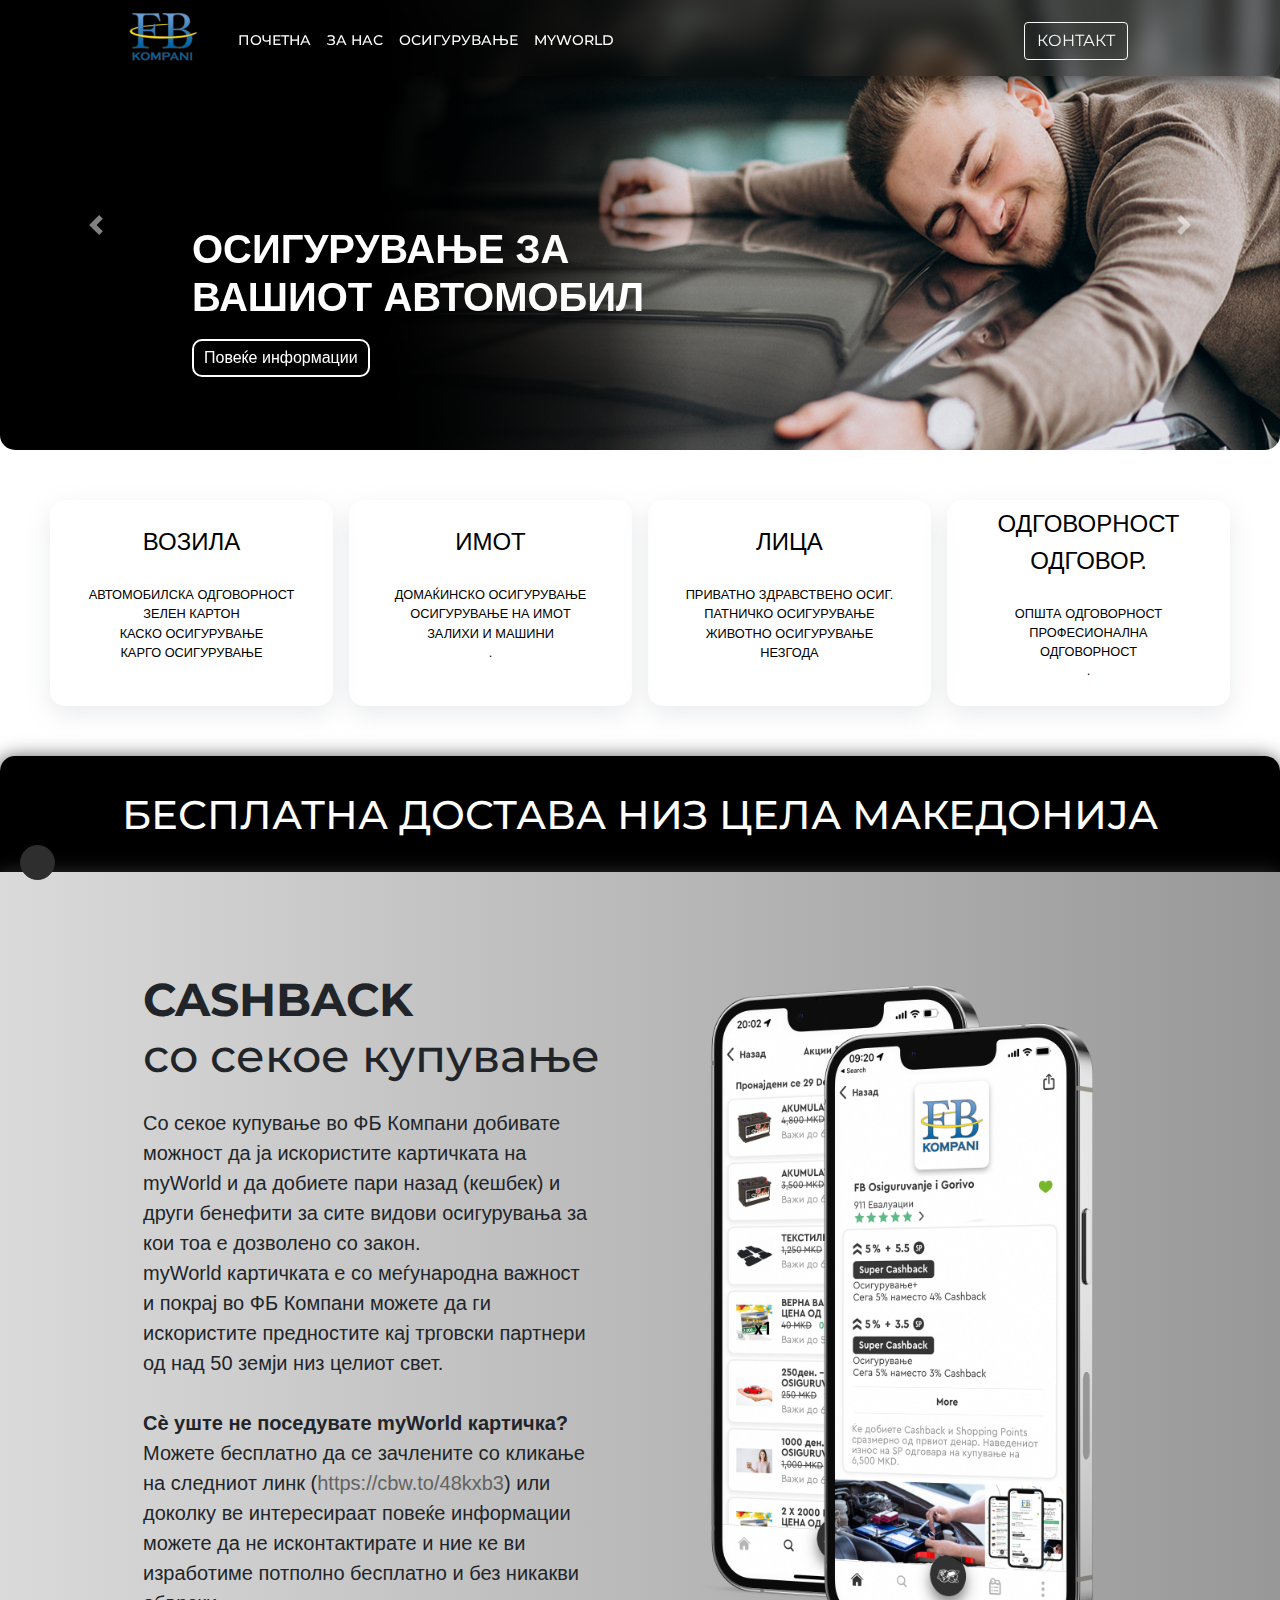
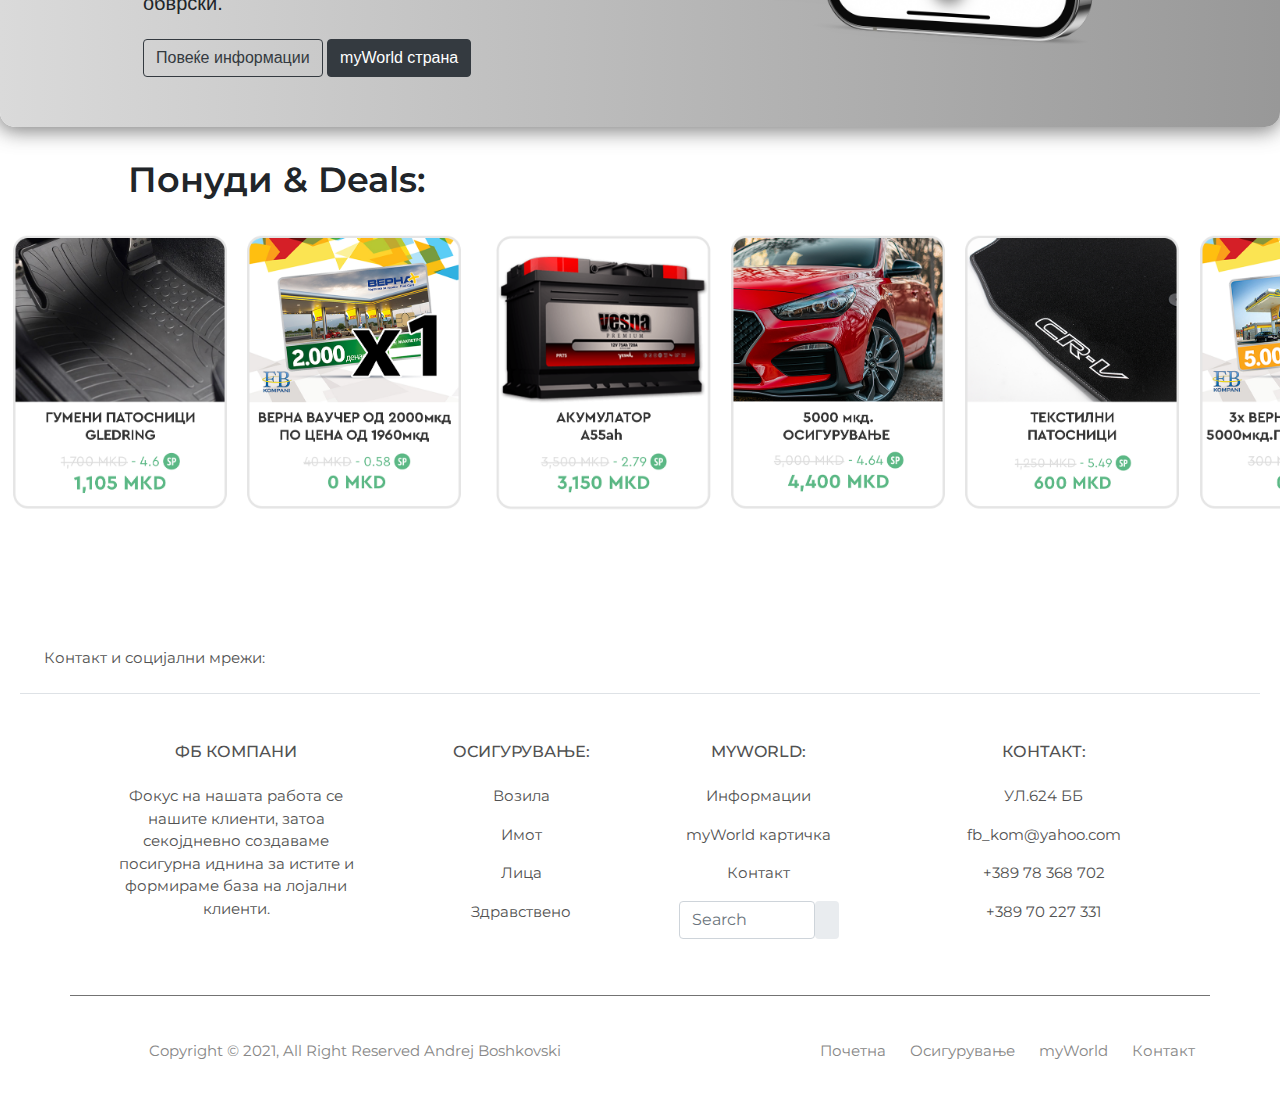
==== index.html @ 22280a76 "changet HTML osiguruvanje/osig. for mobile" ====
<!DOCTYPE html>
<html lang="en">

<head>
  <meta charset="UTF-8">
  <meta http-equiv="X-UA-Compatible" content="IE=edge">
  <meta name="viewport" content="width=device-width, initial-scale=1.0">


  <!-- Fonts -->
  <link rel="preconnect" href="https://fonts.gstatic.com">
  <link href="https://fonts.googleapis.com/css2?family=Montserrat:wght@300&display=swap" rel="stylesheet">
  <link rel="preconnect" href="https://fonts.gstatic.com">
  <link rel="preconnect" href="https://fonts.gstatic.com">
  <link href="https://fonts.googleapis.com/css2?family=Montserrat:wght@100;400;600&display=swap" rel="stylesheet">

  <!-- FontAwesome -->
  <script src="https://kit.fontawesome.com/db5b427886.js" crossorigin="anonymous"></script>

  <!-- Bootstrap -->
  <link rel="stylesheet" href="https://maxcdn.bootstrapcdn.com/bootstrap/4.0.0/css/bootstrap.min.css"
    integrity="sha384-Gn5384xqQ1aoWXA+058RXPxPg6fy4IWvTNh0E263XmFcJlSAwiGgFAW/dAiS6JXm" crossorigin="anonymous">

  <!-- CSS -->
  <link rel="stylesheet" href="style/style.css">

  <!-- Favicon -->
  <link rel="icon" href="style/images/fbc icon.ico">



  <!-- Footer -->
  <link href="//maxcdn.bootstrapcdn.com/bootstrap/4.1.1/css/bootstrap.min.css" rel="stylesheet" id="bootstrap-css">
  <script src="//maxcdn.bootstrapcdn.com/bootstrap/4.1.1/js/bootstrap.min.js"></script>
  <script src="//cdnjs.cloudflare.com/ajax/libs/jquery/3.2.1/jquery.min.js"></script>


  <title>ФБ КОМПАНИ</title>
</head>

<body>






  <!-- Navbar -->

  <header>
    <nav class="navbar-whole">
      <a href="index.html"> <img src="./style/images/FBcompany logo original.png" alt="logo" class="logo"></a>
      <ul class="navbar-links">
        <li class="menu"><a class="a" href="index.html">ПОЧЕТНА</a></li>
        <li class="menu"><a class="a" href="za nas.html">ЗА НАС</a></li>
        <li class="menu"><a class="a" href="osiguruvanje.html">ОСИГУРУВАЊЕ</a></li>
        <li class="menu"><a class="a" href="myWorld.html">myWorld</a></li>
        <li class="menu"><a href="kontakt.html"><button type="button"
              class="btn btn-outline-light text-center navbutton">КОНТАКТ</button></a></li>
      </ul>
    </nav>

    <!-- Toggle icon -->

    <nav class="toggle-menu">

      <div class="toggle-icon">
        <i class="fas fa-align-right"></i>
      </div>

    </nav>

  </header>


  <!-- Toggle -->

  <div class="toggle">

    <ul class="navbar-links-toggle">

      <div class="toggle-icon-inside">
        <div class="line1inside"></div>
        <div class="line3inside"></div>
      </div>

      <div class="menu-toggle-whole1">
        <li class="menu-toggle"><a class="a-toggle" href="index.html">ПОЧЕТНА</a></li> <br> <br>
        <li class="menu-toggle"><a class="a-toggle" href="za nas.html">ЗА НАС</a></li> <br> <br>
        <li class="menu-toggle"><a class="a-toggle" href="osiguruvanje.html">ОСИГУРУВАЊЕ</a></li> <br> <br>
        <li class="menu-toggle"><a class="a-toggle" href="myWorld.html">myWorld</a></li> <br> <br>
        <li class="menu-toggle"><a class="a-toggle" href="kontakt.html"><a href="kontakt.html"><button type="button"
                class="btn btn-outline-light text-center navbuttonphone">КОНТАКТ</button></a></a> <br>
          <br>
      </div>
    </ul>
  </div>
  </nav>











  <!-- Main carousel -->

  <div id="carouselExampleControls" class="carousel slide " data-ride="carousel">
    <div class="carousel-inner">

      <div class="carousel-item active">
        <div class="main-container">

          <img class="main-bg-pc" src="./style/images/car-px.png" loading="eager" alt="main bg">
          <img class="main-bg-phone" src="./style/images/car-insurence-photo-phone.png" loading="eager"
            alt="main-bg-phone">

          <div class="main-texts">
            <h1 class="main-h1">Осигурување за<br> вашиот автомобил</h1>
            <a href="osiguruvanje.html#vozila"> <button class="main-btn">Повеќе информации</button></a>
          </div>

        </div>
      </div>

      <div class="carousel-item">
        <div class="main-container">

          <img class="main-bg-pc" src="./style/images/house-px.png" loading="eager" alt="main bg">
          <img class="main-bg-phone" src="./style/images/unsplash-bg-phone.png" loading="eager" alt="main bg">

          <div class="right-texts">
            <h1 class="main-h1 right">Осигурување за<br> вашиот дом</h1>
            <a href="osiguruvanje.html#imot"> <button class="main-btn right-btn">Повеќе информации</button></a>
          </div>
        </div>

      </div>
      <a class="carousel-control-prev" href="#carouselExampleControls" role="button" data-slide="prev">
        <span class="carousel-control-prev-icon" aria-hidden="true"></span>
        <span class="sr-only">Previous</span>
      </a>
      <a class="carousel-control-next" href="#carouselExampleControls" role="button" data-slide="next">
        <span class="carousel-control-next-icon" aria-hidden="true"></span>
        <span class="sr-only">Next</span>
      </a>
    </div>


    <!-- CARDS -->


     <div class="cards">

          <a href="./osiguruvanje.html#vozila">
            <div class="ins-card1">
              <h3>ВОЗИЛА</h3>
              <i class="fa-solid fa-car-burst fa-5x"></i>
              <p>АВТОМОБИЛСКА ОДГОВОРНОСТ<br>
                ЗЕЛЕН КАРТОН<br>
                КАСКО ОСИГУРУВАЊЕ<br>
                КАРГО ОСИГУРУВАЊЕ</p>
            </div>
          </a>

          <a href="./osiguruvanje.html#imot">
            <div class="ins-card2">
              <h3>ИМОТ</h3>
              <i class="fa-solid fa-house-lock fa-5x"></i>
              <p>ДОМАЌИНСКО ОСИГУРУВАЊЕ<br>
                ОСИГУРУВАЊЕ НА ИМОТ<br>
                ЗАЛИХИ И МАШИНИ<br>.</p>
            </div>
          </a>

          <a href="./osiguruvanje.html#lica">
            <div class="ins-card3">
              <h3>ЛИЦА</h3>
              <i class="fa-solid fa-people-roof fa-5x"></i>
              <p>ПРИВАТНО ЗДРАВСТВЕНО ОСИГ.<br>
                ПАТНИЧКО ОСИГУРУВАЊЕ<br>
                ЖИВОТНО ОСИГУРУВАЊЕ<br>
                НЕЗГОДА</p>
            </div>
          </a>

          <a href="./osiguruvanje.html#lica">
            <div class="ins-card4">
              <h3 id="h3-pc">ОДГОВОРНОСТ</h3>
              <h3 id="h3-mobile">ОДГОВОР.</h3>
              <i class="fa-solid fa-lock fa-5x"></i>
              <p>ОПШТА ОДГОВОРНОСТ<br>
                ПРОФЕСИОНАЛНА<br>
                ОДГОВОРНОСТ<br>
                .</p>
            </div>
          </a>
          


        </div>











    <!-- Dostava -->

    <div class="dostava">
      <center>
        <h1 class="dostava1">БЕСПЛАТНА ДОСТАВА НИЗ ЦЕЛА МАКЕДОНИЈА</h1>
      </center>
    </div>








    <!-- Section 3 Cashback -->


    <div id="coll-id" class="coll" style="scroll-behavior: smooth">
      <div class="container">
        <div class="row">
          
          <div class="col-md-6">
            <h1 class="cb-heading"><strong>CASHBACK</strong><br> со секое купување</h1>
            <br>
            <p class="cb-p">Со секое купување во ФБ Компани добивате можност да ја искористите картичката на myWorld
              и
              да добиете пари
              назад (кешбек) и други бенефити за сите видови осигурувања за кои тоа е дозволено со закон.
              <br>
              myWorld картичката е со меѓународна важност и покрај во ФБ Компани можете да ги искористите
              предностите
              кај трговски партнери од над 50 земји низ целиот свет.
              <br>
              <br>
              <strong>Сѐ уште не поседувате myWorld картичка?</strong> <br> Можете бесплатно да се зачлените со
              кликање
              на
              следниот линк (<a class="myworld-link" href="https://cbw.to/48kxb3">https://cbw.to/48kxb3</a>) или
              доколку ве интересираат повеќе информации можете да не исконтактирате и ние ке ви изработиме
              потполно
              бесплатно и без
              никакви обврски.</p>

            <a href="myWorld.html"><button type="button" class="btn btn-outline-dark cbbtn">Повеќе
                информации</button></a>
            <a href="https://www.myworld.com/mk/cashback/mk-mk/36300588-fb-kompani" target="_blank"><button
                type="button" class="btn btn-dark cbbtn">myWorld страна</button></a>




          </div>
          <div class="col-md-6 photo-center">
            <img src="./style/images/phones try copy.png" alt="cashback" class=".image-fluid" style="max-width: 100%; height:auto; padding-top: 30px;">
          </div>
        
        </div>
      </div>



    </div>









    <!-- Horizontal slider -->


    <!-- proba -->

    <!-- <div class="container">
  <div class="row">
    <div class="col-md-3">

      <div class="card-bv">
        <img class="card-img" src="/style/images/firmbee-com-SpVHcbuKi6E-unsplash.jpg" alt="">
        <h5>ГУМЕНИ ПАТОСНИЦИ GLEDRING</h5>
        <div><p><em>1700 МКД</em> - 4.5</p><img class="sp-logo" src="/style/images/sp logo.png" alt=""></div>
        <h4>1500 МКД</h4>
      </div>


    </div>
  </div>
</div> -->

    <!-- proba -->


    <h1 class="slider-header">Понуди & Deals:</h1>

    <div class="horizontal_slider">
      <div class="slider_container">
        <div class="item">
          <a href="https://www.myworld.com/mk/cashback/mk-mk/36300588-fb-osiguruvanje-i-gorivo?partnerLocationID=77064b0f-ad30-4373-a367-a10200b9ff0f"
            target="_blank"><img src="./style/images/cardGumeniPatosnici copy.png" alt=""></a>
        </div>
        <div class="item">
          <a href="https://www.myworld.com/mk/cashback/mk-mk/36300588-fb-osiguruvanje-i-gorivo?partnerLocationID=77064b0f-ad30-4373-a367-a10200b9ff0f"
            target="_blank"> <img src="./style/images/1x2000 copy.png" alt=""></a>
        </div>
        <div class="item">
          <a href="https://www.myworld.com/mk/cashback/mk-mk/36300588-fb-osiguruvanje-i-gorivo?partnerLocationID=77064b0f-ad30-4373-a367-a10200b9ff0f"
            target="_blank"> <img src="./style/images/1000osig.png" alt=""></a>
        </div>
        <div class="item">
          <a href="https://www.myworld.com/mk/cashback/mk-mk/36300588-fb-osiguruvanje-i-gorivo?partnerLocationID=77064b0f-ad30-4373-a367-a10200b9ff0f"
            target="_blank"> <img src="./style/images/AKUM55ah.png" alt=""></a>
        </div>
        <div class="item">
          <a href="https://www.myworld.com/mk/cashback/mk-mk/36300588-fb-osiguruvanje-i-gorivo?partnerLocationID=77064b0f-ad30-4373-a367-a10200b9ff0f"
            target="_blank"> <img src="./style/images/5000osig.png" alt=""></a>
        </div>
        <div class="item">
          <a href="https://www.myworld.com/mk/cashback/mk-mk/36300588-fb-osiguruvanje-i-gorivo?partnerLocationID=77064b0f-ad30-4373-a367-a10200b9ff0f"
            target="_blank"> <img src="./style/images/cardTekstilPatosnici.png" alt=""></a>
        </div>
        <div class="item">
          <a href="https://www.myworld.com/mk/cashback/mk-mk/36300588-fb-osiguruvanje-i-gorivo?partnerLocationID=77064b0f-ad30-4373-a367-a10200b9ff0f"
            target="_blank"> <img src="./style/images/3x5000osig.png" alt=""></a>
        </div>
        <div class="item">
          <a href="https://www.myworld.com/mk/cashback/mk-mk/36300588-fb-osiguruvanje-i-gorivo?partnerLocationID=77064b0f-ad30-4373-a367-a10200b9ff0f"
            target="_blank"> <img src="./style/images/AKUM75ah.png" alt=""></a>
        </div>

         <div class="item">
          <a href="https://www.myworld.com/mk/cashback/mk-mk/36300588-fb-osiguruvanje-i-gorivo?partnerLocationID=77064b0f-ad30-4373-a367-a10200b9ff0f"
            target="_blank"> <img src="./style/images/1000osig.png" alt=""></a>
        </div>

        <div class="item">
          <a href="https://www.myworld.com/mk/cashback/mk-mk/36300588-fb-osiguruvanje-i-gorivo?partnerLocationID=77064b0f-ad30-4373-a367-a10200b9ff0f"
            target="_blank"> <img src="./style/images/3x5000osig.png" alt=""></a>
        </div>

      </div>
    </div>

    <br>











    <!-- Footer -->
    <footer class="footer text-center text-lg-start text-muted">
      <!-- Section: Social media -->
      <section class="d-flex justify-content-center justify-content-lg-between p-4 border-bottom">
        <!-- Left -->
        <div class="me-5 d-none d-lg-block">
          <span class="text-reset">Контакт и социјални мрежи:</span>
        </div>
        <!-- Left -->

        <!-- Right -->
        <div>
          <a href="https://www.facebook.com/fbkompani" class="me-4 text-reset">
            <i class="fab fa-facebook-f"></i>
          </a>
          <a href="https://www.google.com/search?q=fbkompani&rlz=1C5CHFA_enMK990MK990&oq=fbkompani&aqs=chrome..69i57j46i13i175i199j0i13i30l2j69i60l4.1248j0j4&sourceid=chrome&ie=UTF-8"
            class="me-4 text-reset">
            <i class="fab fa-google"></i>
          </a>
          <a href="https://www.instagram.com/fbkompani" class="me-4 text-reset">
            <i class="fab fa-instagram"></i>
          </a>
          <a href="https://www.linkedin.com/company/fb-kompani/" class="me-4 text-reset">
            <i class="fab fa-linkedin"></i>
          </a>
        </div>
        <!-- Right -->
      </section>
      <!-- Section: Social media -->

      <!-- Section: Links  -->
      <section class="">
        <div class="container text-center text-md-start mt-5">
          <!-- Grid row -->
          <div class="row mt-3">
            <!-- Grid column -->
            <div class="col-md-3 col-lg-4 col-xl-3 mx-auto mb-4">
              <!-- Content -->
              <h6 class="text-reset text-uppercase fw-bold mb-4">
                ФБ КОМПАНИ
              </h6>
              <p class="text-reset">
                Фокус на нашата работа се нашите клиенти, затоа секојдневно создаваме посигурна иднина за истите и
                формираме база на лојални клиенти.
              </p>
            </div>
            <!-- Grid column -->

            <!-- Grid column -->
            <div class="col-md-2 col-lg-2 col-xl-2 mx-auto mb-4">
              <!-- Links -->
              <h6 class="text-reset text-uppercase fw-bold mb-4">
                Осигурување:
              </h6>
              <p>
                <a href="osiguruvanje.html" class="text-reset">Возила</a>
              </p>
              <p>
                <a href="osiguruvanje.html" class="text-reset">Имот</a>
              </p>
              <p>
                <a href="osiguruvanje.html" class="text-reset">Лица</a>
              </p>
              <p>
                <a href="osiguruvanje.html" class="text-reset">Здравствено</a>
              </p>
            </div>
            <!-- Grid column -->

            <!-- Grid column -->
            <div class="col-md-3 col-lg-2 col-xl-2 mx-auto mb-4">
              <!-- Links -->
              <h6 class="text-reset text-uppercase fw-bold mb-4">
                myWorld:
              </h6>
              <p>
                <a href="myWorld.html" class="text-reset">Информации</a>
              </p>
              <p>
                <a href="myWorld.html" class="text-reset">myWorld картичка</a>
              </p>
              <p>
                <a href="kontakt.html" class="text-reset">Контакт</a>
              </p>
              <p>
                <div class="input-group rounded">
                  <input type="search" class="form-control rounded" placeholder="Search" aria-label="Search"
                    aria-describedby="search-addon" />
                  <span class="input-group-text border-0" id="search-addon">
                    <i class="fas fa-search"></i>
                  </span>
                </div>
              </p>
            </div>
            <!-- Grid column -->

            <!-- Grid column -->
            <div class="col-md-4 col-lg-3 col-xl-3 mx-auto mb-md-0 mb-4">
              <!-- Links -->
              <h6 class="text-reset text-uppercase fw-bold mb-4">
                Контакт:
              </h6>
              <p class="text-reset"><i class="fas fa-home me-3"></i> УЛ.624 ББ</p>
              <p class="text-reset">
                <i class="fas fa-envelope me-3"></i>
                fb_kom@yahoo.com
              </p>
              <p class="text-reset"><i class="fas fa-phone me-3"></i> +389 78 368 702</p>
              <p class="text-reset"><i class="fas fa-phone me-3"></i> +389 70 227 331</p>
            </div>
            <!-- Grid column -->
          </div>
          <!-- Grid row -->
        </div>
      </section>
      <!-- Section: Links  -->
      <hr style="background-color: grey;">

      <div class="copyright">
        <div class="container">
          <div class="row">
            <div class="col-md-6">
              <span>Copyright © 2021, All Right Reserved Andrej Boshkovski</span>
            </div>
            <!-- End Col -->
            <div class="col-md-6">
              <div class="copyright-menu">
                <ul>
                  <li>
                    <a href="index.html">Почетна</a>
                  </li>
                  <li>
                    <a href="osiguruvanje.html">Осигурување</a>
                  </li>
                  <li>
                    <a href="myWorld.html">myWorld</a>
                  </li>
                  <li>
                    <a href="kontakt.html">Контакт</a>
                  </li>
                </ul>
              </div>
            </div>
            <!-- End col -->
          </div>
          <!-- End Row -->
        </div>
        <!-- End Copyright Container -->
      </div>
      <!-- End Copyright -->
      <!-- Back to top -->
      <div id="back-to-top" class="back-to-top">
        <button onclick="topFunction()" id="myBtn" class="btn btn-dark" title="Back to Top" style="display: block;">
          <i class="fa fa-angle-up"></i>
        </button>
      </div>
      <!-- End Back to top -->
    </footer>




















    <!-- Coin Market Cap -->

    <!-- <script type="text/javascript" src="https://files.coinmarketcap.com/static/widget/coinMarquee.js"></script>
        <div id="coinmarketcap-widget-marquee" coins="1,1027,825,1958,6210,1839,52,6636" currency="USD" theme="light"
            transparent="false" show-symbol-logo="true"></div>

        <hr style="margin: 0;"> -->



















    <!-- Messenger Chat Plugin Code -->
    <div id="fb-root"></div>
    <script>
      window.fbAsyncInit = function () {
        FB.init({
          xfbml: true,
          version: 'v10.0'
        });
      };

      (function (d, s, id) {
        var js, fjs = d.getElementsByTagName(s)[0];
        if (d.getElementById(id)) return;
        js = d.createElement(s);
        js.id = id;
        js.src = 'https://connect.facebook.net/en_US/sdk/xfbml.customerchat.js';
        fjs.parentNode.insertBefore(js, fjs);
      }(document, 'script', 'facebook-jssdk'));
    </script>

    <!-- Your Chat Plugin code -->
    <div class="fb-customerchat" attribution="page_inbox" page_id="1618305578414182">
    </div>


    <!-- Scripts -->
    <script src="https://ajax.googleapis.com/ajax/libs/jquery/3.6.0/jquery.min.js"></script>

    <script src="https://code.jquery.com/jquery-3.2.1.slim.min.js"
      integrity="sha384-KJ3o2DKtIkvYIK3UENzmM7KCkRr/rE9/Qpg6aAZGJwFDMVNA/GpGFF93hXpG5KkN" crossorigin="anonymous">
    </script>
    <script src="https://cdnjs.cloudflare.com/ajax/libs/popper.js/1.12.9/umd/popper.min.js"
      integrity="sha384-ApNbgh9B+Y1QKtv3Rn7W3mgPxhU9K/ScQsAP7hUibX39j7fakFPskvXusvfa0b4Q" crossorigin="anonymous">
    </script>
    <script src="https://maxcdn.bootstrapcdn.com/bootstrap/4.0.0/js/bootstrap.min.js"
      integrity="sha384-JZR6Spejh4U02d8jOt6vLEHfe/JQGiRRSQQxSfFWpi1MquVdAyjUar5+76PVCmYl" crossorigin="anonymous">
    </script>

    <script src="app/app.js"></script>


</body>

</html>
---- style/style.css ----
html {
  overflow-x: hidden;
  scroll-behavior: smooth;
}

@media only screen and (max-width: 900px) {
  ul {
    padding: 0;
    margin: 0;
    display: inline-block;
    text-align: left;
  }
  ul li {
    padding-left: 8px;
    list-style: none;
    margin-bottom: 6px;
    text-align: center;
    text-indent: -12px;
  }
}

a {
  color: #333333;
}

a:hover {
  color: gray;
  text-decoration: none;
}

/* Background */
.background {
  background-size: cover;
  margin: 0;
  max-width: 100%;
}

@media only screen and (max-width: 800px) {
  .background {
    display: none;
  }
}

.background-phone {
  background-size: cover;
  margin: 0;
  max-width: 100%;
}

@media only screen and (min-width: 800px) {
  .background-phone {
    display: none;
  }
}

/* Navbar */
.navbutton {
  position: absolute;
  top: 22px;
  left: 80%;
  margin-left: auto;
  margin-right: auto;
  font-size: 14px;
}

.navbuttonphone {
  margin-top: 20%;
}

header {
  top: 0;
  position: absolute;
  top: 10px;
  left: 0;
  width: 100%;
  display: -webkit-box;
  display: -ms-flexbox;
  display: flex;
}

.logo {
  margin: 10px 0;
  width: 70px;
  float: left;
  display: -webkit-box;
  display: -ms-flexbox;
  display: flex;
  z-index: 10;
}

@media only screen and (max-width: 800px) {
  .logo {
    width: 60px;
    margin: 10px 0;
  }
}

.navbar-whole {
  position: fixed;
  top: 0;
  width: 100%;
  display: -webkit-box;
  display: -ms-flexbox;
  display: flex;
  -webkit-box-flex: 1;
      -ms-flex-positive: 1;
          flex-grow: 1;
  padding: 0 10%;
  z-index: 3;
  -webkit-backdrop-filter: blur(10px);
  backdrop-filter: blur(10px);
  background: rgba(0, 0, 0, 0.5);
  box-shadow: -1px 3px 20px 1px rgba(0, 0, 0, 0.73);
  -webkit-box-shadow: -1px 3px 20px 1px rgba(0, 0, 0, 0.73);
  -moz-box-shadow: -1px 3px 20px 1px rgba(0, 0, 0, 0.73);
  border-radius: 0 0 15px 15px;
}

.navbar-whole.scrolled {
  -webkit-backdrop-filter: blur(10px);
  backdrop-filter: blur(10px);
  background: rgba(0, 0, 0, 0.7);
  -webkit-transition: background-image 200ms linear;
  transition: background-image 200ms linear;
  box-shadow: -1px 3px 20px 1px rgba(0, 0, 0, 0.73);
  -webkit-box-shadow: -1px 3px 20px 1px rgba(0, 0, 0, 0.73);
  -moz-box-shadow: -1px 3px 20px 1px rgba(0, 0, 0, 0.73);
}

.navbar-links {
  display: -webkit-box;
  display: -ms-flexbox;
  display: flex;
  gap: 1em;
  -webkit-box-flex: 1;
      -ms-flex-positive: 1;
          flex-grow: 1;
  padding-top: 30px;
}

li {
  list-style: none;
}

.a {
  color: white;
  -webkit-transition: 0.2s ease-in-out;
  transition: 0.2s ease-in-out;
}

.menu {
  color: white;
  font-family: montserrat;
  font-weight: 500;
  text-transform: uppercase;
  font-size: 14px;
}

@media only screen and (max-width: 900px) {
  .menu {
    display: none;
  }
}

.a:hover {
  text-decoration: none;
  color: #bdbdbd;
  -webkit-transform: scale(1.1);
          transform: scale(1.1);
}

li:nth-child(5) {
  margin-left: auto;
}

/* Nav Toggle icon */
.toggle-icon {
  position: absolute;
  left: 84%;
  padding-top: 19px;
  cursor: pointer;
  z-index: 100;
}

.fa-align-right {
  position: fixed;
  color: white;
  font-size: 1.5rem;
}

.toggle-icon-click {
  float: right;
  padding-top: 25px;
  cursor: pointer;
  color: red;
}

@media only screen and (min-width: 900px) {
  .toggle-icon {
    display: none;
  }
}

.line1 {
  height: 3px;
  width: 25px;
  background-color: white;
  margin-top: 5px;
}

.line2 {
  height: 3px;
  width: 20px;
  background-color: white;
  margin-top: 5px;
}

.line3 {
  height: 3px;
  width: 15px;
  background-color: white;
  margin-top: 5px;
}

/* Toggle */
.toggle {
  position: fixed;
  top: 0;
  right: 0;
  width: 50%;
  height: 100%;
  border-radius: 0 0 0 100%;
  backdrop-filter: blur(10px);
  -webkit-backdrop-filter: 10px;
  background-color: black;
  opacity: 95%;
  z-index: 110;
  -webkit-transform: translate(100%, 0);
          transform: translate(100%, 0);
  -webkit-transition: -webkit-transform 0.6s cubic-bezier(0.77, 0.2, 0.05, 1);
  transition: -webkit-transform 0.6s cubic-bezier(0.77, 0.2, 0.05, 1);
  transition: transform 0.6s cubic-bezier(0.77, 0.2, 0.05, 1);
  transition: transform 0.6s cubic-bezier(0.77, 0.2, 0.05, 1), -webkit-transform 0.6s cubic-bezier(0.77, 0.2, 0.05, 1);
}

.toggle-click {
  -webkit-transform: translate(0%, 0);
          transform: translate(0%, 0);
  -webkit-transition: -webkit-transform 0.6s cubic-bezier(0.77, 0.2, 0.05, 1);
  transition: -webkit-transform 0.6s cubic-bezier(0.77, 0.2, 0.05, 1);
  transition: transform 0.6s cubic-bezier(0.77, 0.2, 0.05, 1);
  transition: transform 0.6s cubic-bezier(0.77, 0.2, 0.05, 1), -webkit-transform 0.6s cubic-bezier(0.77, 0.2, 0.05, 1);
}

/* Toggle icon inside */
.toggle-icon-inside {
  position: absolute;
  float: right;
  right: 21%;
  cursor: pointer;
}

.line1inside {
  height: 3px;
  width: 25px;
  background-color: white;
  -webkit-transform: rotate(-45deg);
          transform: rotate(-45deg);
  position: absolute;
  margin-top: 30px;
}

.line3inside {
  height: 3px;
  width: 25px;
  background-color: white;
  -webkit-transform: rotate(45deg);
          transform: rotate(45deg);
  position: absolute;
  margin-top: 30px;
}

.navbar-links-toggle {
  display: -webkit-box;
  display: -ms-flexbox;
  display: flex;
  -webkit-box-orient: vertical;
  -webkit-box-direction: normal;
      -ms-flex-direction: column;
          flex-direction: column;
  float: right;
  margin-top: 20px;
  margin-right: 20px;
}

.menu-toggle {
  color: white;
  float: right;
}

.a-toggle {
  color: white;
}

.a-toggle:hover {
  color: lightblue;
  text-decoration: none;
}

.menu-toggle-whole1 {
  margin-top: 90px;
}

@media only screen and (min-width: 900px) {
  .menu-toggle {
    display: none;
  }
  .toggle {
    display: none;
  }
}

/* Main container */
.main-container {
  position: relative;
  max-height: 100%;
}

.main-bg-pc {
  max-width: 100%;
  border-radius: 0 0 15px 15px;
}

@media only screen and (max-width: 1400px) {
  .main-bg-pc {
    height: 450px;
  }
}

@media only screen and (max-width: 900px) {
  .main-bg-pc {
    display: none;
  }
}

.main-bg-phone {
  max-width: 100%;
}

@media only screen and (min-width: 900px) {
  .main-bg-phone {
    display: none;
  }
}

.main-texts {
  position: absolute;
  top: 50%;
  left: 15%;
}

.right-texts {
  position: absolute;
  top: 50%;
  right: 15%;
}

@media only screen and (max-width: 900px) {
  .main-texts {
    top: 50%;
    left: 50%;
    -webkit-transform: translate(-50%, -50%);
            transform: translate(-50%, -50%);
  }
  .right-texts {
    top: 50%;
    left: 50%;
    -webkit-transform: translate(-50%, -50%);
            transform: translate(-50%, -50%);
  }
}

.main-h1 {
  padding-bottom: 10px;
  text-transform: uppercase;
  font-size: 2.5rem;
  font-weight: 700;
  text-align: left;
  color: white;
}

.right {
  text-align: right;
}

@media only screen and (max-width: 800px) {
  .main-h1 {
    font-size: 1.5rem;
    font-weight: 700;
    text-align: center;
  }
  .right {
    text-align: center;
  }
}

.main-btn {
  border: 2px solid;
  background-color: transparent;
  color: white;
  border-radius: 10px;
  padding: 5px 10px;
  cursor: pointer;
  -webkit-transition: 0.5s ease-in-out;
  transition: 0.5s ease-in-out;
}

.main-btn:hover {
  background-color: rgba(0, 0, 0, 0.2);
  -webkit-backdrop-filter: blur(15px);
          backdrop-filter: blur(15px);
  padding: 10px 20px;
  -webkit-transition: 0.5s ease-in-out;
  transition: 0.5s ease-in-out;
}

.right-btn {
  float: right;
}

@media only screen and (max-width: 800px) {
  .main-btn {
    border-radius: 5px;
    padding: 5px 15px;
    display: -webkit-box;
    display: -ms-flexbox;
    display: flex;
    -webkit-box-align: center;
        -ms-flex-align: center;
            align-items: center;
    margin-left: auto;
    margin-right: auto;
  }
  .main-btn:hover {
    -webkit-transform: scale(1.01);
            transform: scale(1.01);
    -webkit-transition: 0.4s ease-in-out;
    transition: 0.4s ease-in-out;
  }
  .right-btn {
    border-radius: 5px;
    padding: 5px 15px;
    display: -webkit-box;
    display: -ms-flexbox;
    display: flex;
    -webkit-box-align: center;
        -ms-flex-align: center;
            align-items: center;
    margin-left: auto;
    margin-right: auto;
  }
}

/* Section 2 Cards */
.cards {
  display: -ms-grid;
  display: grid;
  -ms-grid-columns: (1fr)[4];
      grid-template-columns: repeat(4, 1fr);
  -ms-grid-rows: auto;
      grid-template-rows: auto;
      grid-template-areas: "card1 card2 card3 card4";
  grid-gap: 1rem;
  padding: 50px;
}

@media only screen and (min-width: 1500px) {
  .cards {
    padding: 50px 10%;
  }
}

@media only screen and (max-width: 1000px) {
  .cards {
    -ms-grid-columns: 1fr 1fr;
        grid-template-columns: 1fr 1fr;
    -ms-grid-rows: 0.5fr 0.5fr;
        grid-template-rows: 0.5fr 0.5fr;
        grid-template-areas: "card1 card2"  "card4 card3";
    font-size: 0.7em;
  }
  .ins-card1 {
    -webkit-box-ordinal-group: 2;
        -ms-flex-order: 1;
            order: 1;
    width: 110%;
  }
  .ins-card2 {
    -webkit-box-ordinal-group: 3;
        -ms-flex-order: 2;
            order: 2;
  }
  .ins-card3 {
    -webkit-box-ordinal-group: 5;
        -ms-flex-order: 4;
            order: 4;
    width: 110%;
  }
  .ins-card4 {
    -webkit-box-ordinal-group: 4;
        -ms-flex-order: 3;
            order: 3;
  }
  .cards h3 {
    font-size: 1.9em;
  }
}

.cards h3 {
  font-size: 1.5em;
}

.cards p {
  font-size: 0.8em;
}

.ins-card1 {
  -ms-grid-row: 1;
  -ms-grid-column: 1;
  grid-area: card1;
  -webkit-box-pack: center;
      -ms-flex-pack: center;
          justify-content: center;
}

.ins-card2 {
  -ms-grid-row: 1;
  -ms-grid-column: 2;
  grid-area: card2;
}

.ins-card3 {
  -ms-grid-row: 1;
  -ms-grid-column: 3;
  grid-area: card3;
}

.ins-card4 {
  -ms-grid-row: 1;
  -ms-grid-column: 4;
  grid-area: card4;
}

.cards a:hover {
  text-decoration: none;
}

.ins-card1, .ins-card2, .ins-card3, .ins-card4 {
  border-radius: 15px;
  display: -webkit-box;
  display: -ms-flexbox;
  display: flex;
  -webkit-box-orient: vertical;
  -webkit-box-direction: normal;
      -ms-flex-direction: column;
          flex-direction: column;
  -webkit-box-pack: center;
      -ms-flex-pack: center;
          justify-content: center;
  -webkit-box-align: center;
      -ms-flex-align: center;
          align-items: center;
  text-align: center;
  padding: 10px;
  -webkit-box-shadow: rgba(149, 157, 165, 0.2) 0px 8px 24px;
          box-shadow: rgba(149, 157, 165, 0.2) 0px 8px 24px;
  -webkit-transition: 0.4s ease-in-out;
  transition: 0.4s ease-in-out;
  color: black;
  height: 100%;
}

.ins-card1 i, .ins-card2 i, .ins-card3 i, .ins-card4 i {
  padding: 5px 0 15px 0;
}

.ins-card1:hover, .ins-card2:hover, .ins-card3:hover, .ins-card4:hover {
  -webkit-box-shadow: rgba(0, 0, 0, 0.3) 0px 19px 38px, rgba(0, 0, 0, 0.22) 0px 15px 12px;
          box-shadow: rgba(0, 0, 0, 0.3) 0px 19px 38px, rgba(0, 0, 0, 0.22) 0px 15px 12px;
  -webkit-transition: 0.4s ease-in-out;
  transition: 0.4s ease-in-out;
  text-decoration: none;
}

.cards a:hover {
  text-decoration: none;
}

/* Dostava */
.dostava {
  margin: auto;
  font-family: 'Montserrat', sans-serif;
  background-color: black;
  color: white;
  padding: 25px 20px;
  border-radius: 15px 15px 0 0;
  box-shadow: -1px 3px 20px 1px rgba(0, 0, 0, 0.73);
  -webkit-box-shadow: -1px 3px 20px 1px rgba(0, 0, 0, 0.73);
  -moz-box-shadow: -1px 3px 20px 1px rgba(0, 0, 0, 0.73);
}

.dostava1 {
  padding-top: 10px;
}

/* Section 4 - Cashback */
.coll {
  display: -webkit-box;
  display: -ms-flexbox;
  display: flex;
  background: -webkit-gradient(linear, left top, right top, from(#dadada), to(#989898));
  background: linear-gradient(to right, #dadada, #989898);
  padding: 50px 10% 50px 10%;
  border-radius: 0 0 15px 15px;
  box-shadow: -1px 3px 20px 1px rgba(66, 66, 66, 0.73);
  -webkit-box-shadow: -1px 3px 20px 1px rgba(78, 78, 78, 0.73);
  -moz-box-shadow: -1px 3px 20px 1px rgba(61, 61, 61, 0.73);
}

.cb-heading {
  font-family: 'Montserrat', sans-serif;
  font-size: 2.9em;
  margin: 50px 0 0 0;
}

.cb-p {
  padding-right: 30px;
  float: left;
  font-size: 20px;
  font-family: 'Montserrat bold', sans-serif;
}

.cashback-photo-main {
  padding-top: 30px;
  width: 90%;
}

.photo-center {
  display: -webkit-box;
  display: -ms-flexbox;
  display: flex;
  -webkit-box-align: center;
      -ms-flex-align: center;
          align-items: center;
  -webkit-box-pack: center;
      -ms-flex-pack: center;
          justify-content: center;
}

.cbbtn {
  margin-top: 5px;
}

@media only screen and (max-width: 900px) {
  .coll {
    margin: 0;
    text-align: center;
    padding: 30px 30px;
    max-width: 100%;
  }
  .cbbtn {
    margin-left: 5px;
    margin-top: 10px;
  }
  .cb-heading {
    margin: 20px auto;
  }
}

/* Horizontal container */
.slider-header {
  margin: 32px 10% 20px 10%;
  font-family: 'Montserrat', sans-serif;
  font-size: 35px;
  font-weight: 600;
}

.horizontal_slider {
  display: block;
  width: 100%;
  overflow-x: scroll;
  margin-bottom: 50px;
}

.slider_container {
  display: block;
  white-space: nowrap;
}

.item {
  display: inline-block;
  margin-top: 10px;
  margin-bottom: 15px;
  margin-left: 10px;
}

.item img {
  width: 220px;
  -webkit-transition: 0.4s ease-in-out;
  transition: 0.4s ease-in-out;
}

.item img:hover {
  -webkit-transform: scale(1.1);
          transform: scale(1.1);
  -webkit-transition: 0.4s ease-in-out;
  transition: 0.4s ease-in-out;
}

@media only screen and (max-width: 900px) {
  .slider-header {
    text-align: center;
  }
  .item img {
    width: 200px;
    padding-bottom: 0px;
  }
}

/* Footer and Social media */
.footer-bg {
  background: -webkit-gradient(linear, right top, left top, from(#dadada), to(#989898));
  background: linear-gradient(to left, #dadada, #989898);
  padding: 50px 10% 50px 10%;
  border-radius: 15px 15px 0px 0px;
}

.row-footer {
  padding: 50px 15%;
  display: -webkit-box;
  display: -ms-flexbox;
  display: flex;
  -webkit-box-pack: justify;
      -ms-flex-pack: justify;
          justify-content: space-between;
  -webkit-box-align: center;
      -ms-flex-align: center;
          align-items: center;
}

@media only screen and (max-width: 900px) {
  .row-footer {
    -ms-flex-wrap: wrap;
        flex-wrap: wrap;
    -webkit-box-orient: vertical;
    -webkit-box-direction: normal;
        -ms-flex-direction: column;
            flex-direction: column;
  }
}

@media only screen and (max-width: 900px) {
  .col1,
  .col2,
  .col3,
  .col4 {
    padding-top: 20px;
    -webkit-box-align: center;
        -ms-flex-align: center;
            align-items: center;
    text-align: center;
  }
}

.row-footer h5 {
  padding-bottom: 8px;
  font-weight: 600;
  font-size: 17px;
  color: #333333;
}

.row-footer h6 {
  font-weight: 400;
  font-size: 15px;
  color: #525252;
}

.social {
  margin-right: 15px;
  font-size: 20px;
  color: #525252;
}

@media only screen and (max-width: 900px) {
  .social-all {
    display: -webkit-box;
    display: -ms-flexbox;
    display: flex;
    text-align: center;
    -webkit-box-align: center;
        -ms-flex-align: center;
            align-items: center;
    -webkit-box-pack: center;
        -ms-flex-pack: center;
            justify-content: center;
  }
  .social {
    padding-left: 15px;
  }
}

.footer-links {
  font-weight: 400;
  font-size: 15px;
  color: #525252;
}

.footer-links:hover {
  color: black;
}

@media only screen and (min-width: 900px) {
  .fa-instagram {
    padding-left: 0.5px;
  }
  .fa-facebook-f {
    padding-left: 3.2px;
  }
}

/* footer */
hr {
  margin: 0px 50px 0 50px;
  border-top: 0.5px solid grey;
}

.margintop {
  margin-top: 20px;
}

footer {
  margin: 0;
  padding: 20px;
  font-family: 'Montserrat', sans-serif;
  font-size: 15px;
}

.phone-link {
  color: #333333;
}

/* KONTAKT PAGE --------------------------------------------------------*/
.kontakt {
  padding: 0px 6%;
}

/* map */
.kontakt-heading {
  padding: 10px 10%;
  margin-bottom: 50px;
}

form {
  max-width: 80%;
  margin: auto;
}

.map-card {
  position: relative;
}

#gmap_canvas {
  position: relative;
  margin-top: 30px;
  max-width: 100%;
  -webkit-box-shadow: 0 0 15px grey;
          box-shadow: 0 0 15px grey;
  border-radius: 15px;
}

.card {
  position: absolute;
  top: 55px;
  left: 70%;
  z-index: 2;
  -webkit-box-shadow: 0 0 15px grey;
          box-shadow: 0 0 15px grey;
  border-radius: 15px;
  background-color: rgba(255, 255, 255, 0.5);
  backdrop-filter: blur(5px);
  -webkit-backdrop-filter: blur(10px);
}

@media only screen and (max-width: 900px) {
  .card {
    position: static;
    margin: auto;
  }
  .kontakt-heading {
    text-align: center;
  }
}

.contact-button {
  background-color: #0275d8;
  color: white;
  border: 1px solid;
  border-radius: 5px;
  padding: 8px 20px;
  -webkit-transition: 0.5s;
  transition: 0.5s;
  cursor: pointer;
}

.contact-button:hover {
  background-color: #0064bb;
}

/* ZA NAS PAGE--------------------------------------------------------- */
.coll-za-nas {
  display: -webkit-box;
  display: -ms-flexbox;
  display: flex;
  padding: 30px 12%;
  margin-bottom: 50px;
}

@media only screen and (max-width: 900px) {
  .cb-heading-zanas {
    text-align: center;
    font-size: 30px;
  }
  .cb-p {
    padding-right: 0;
    text-align: center;
  }
  .coll-za-nas {
    -webkit-box-orient: vertical;
    -webkit-box-direction: normal;
        -ms-flex-direction: column;
            flex-direction: column;
    padding: 30px 30px;
  }
  .cashback-photo {
    max-width: 100%;
    padding: 10px 0 10px 0px;
  }
}

/* OSIGURUVANJE PAGE -------------------------------------------------------- */
.osiguruvanje {
  padding: 0px 15%;
}

#vozila {
  padding-top: 30px;
}

#imot {
  padding-top: 30px;
}

#lica {
  padding-top: 30px;
}

@media only screen and (max-width: 900px) {
  .osiguruvanje {
    margin: 0;
    padding: 30px 30px 0px 30px;
    text-align: center;
  }
  .os-heading {
    font-size: 35px;
  }
}

/* myWorld ************************************************************************* */
.containerMy {
  margin: 10px 15%;
}

.myHeading {
  font-size: 30px;
  font-weight: 700;
  padding-bottom: 30px;
}

.myP {
  padding-bottom: 20px;
}

.myworld-link {
  color: #636363;
}

.myworld-link:hover {
  color: black;
}

@media only screen and (max-width: 900px) {
  .containerMy {
    margin: 30px 30px;
    text-align: center;
  }
  .cbbtnMY {
    margin-top: 10px;
    margin-left: 10px;
  }
}

/* Footer */
.text-reset {
  color: #525252;
  -webkit-transition: all 0.3s linear;
  transition: all 0.3s linear;
}

.text-reset:hover {
  text-decoration: none;
  color: #bebebe;
}

.me-4 {
  padding-right: 15px;
}

/* ==========================

    Copyright, last part

=============================*/
.copyright {
  padding: 28px 0;
  width: 100%;
}

.copyright span,
.copyright a {
  color: #878787;
  -webkit-transition: all 0.3s linear;
  transition: all 0.3s linear;
}

.copyright a:hover {
  text-decoration: none;
  color: #bebebe;
}

.copyright-menu ul {
  white-space: nowrap;
  text-align: right;
  margin: 0;
}

@media screen and (max-width: 450px) {
  .copyright-menu ul {
    font-size: small;
  }
}

.copyright-menu li {
  display: inline-block;
  padding-left: 20px;
}

.back-to-top {
  position: relative;
  z-index: 2;
}

.back-to-top .btn-dark {
  width: 35px;
  height: 35px;
  border-radius: 50%;
  padding: 0;
  position: fixed;
  bottom: 20px;
  left: 20px;
  background: #2e2e2e;
  border-color: #2e2e2e;
  display: none;
  z-index: 999;
  -webkit-transition: all 0.3s linear;
  transition: all 0.3s linear;
}

.back-to-top .btn-dark:hover {
  cursor: pointer;
  background: #a0a0a0;
  border-color: #a0a0a0;
}

.container-grid {
  display: -ms-grid;
  display: grid;
  height: 100vh;
  -ms-grid-columns: 1fr 1fr 1fr 1fr;
      grid-template-columns: 1fr 1fr 1fr 1fr;
  -ms-grid-rows: 0.2fr 1.5fr 1.2fr 0.8fr;
      grid-template-rows: 0.2fr 1.5fr 1.2fr 0.8fr;
      grid-template-areas: "nav nav nav nav" "sidebar main main main" "sidebar section-1 section-2 section-3" "sidebar footer footer footer";
  grid-gap: 0.2rem;
}

@media only screen and (max-width: 800px) {
  .container-grid {
    -ms-grid-columns: 1fr;
        grid-template-columns: 1fr;
    -ms-grid-rows: 0.2fr 0.2fr 0.2fr 0.2fr 0.2fr 0.2fr 0.2fr;
        grid-template-rows: 0.2fr 0.2fr 0.2fr 0.2fr 0.2fr 0.2fr 0.2fr;
        grid-template-areas: "nav" "sidebar" "main" "section-1" "section-2" "section-3" "footer";
  }
}

.navigation-bar {
  -ms-grid-row: 1;
  -ms-grid-column: 1;
  -ms-grid-column-span: 4;
  grid-area: nav;
  background-color: purple;
}

.sidebar {
  background-color: red;
  -ms-grid-row: 2;
  -ms-grid-row-span: 3;
  -ms-grid-column: 1;
  grid-area: sidebar;
}

.main {
  -ms-grid-row: 2;
  -ms-grid-column: 2;
  -ms-grid-column-span: 3;
  grid-area: main;
  background-color: green;
}

.section-1 {
  background-color: grey;
  -ms-grid-row: 3;
  -ms-grid-column: 2;
  grid-area: section-1;
}

.section-2 {
  background-color: pink;
  -ms-grid-row: 3;
  -ms-grid-column: 3;
  grid-area: section-2;
}

.section-3 {
  background-color: #0275d8;
  -ms-grid-row: 3;
  -ms-grid-column: 4;
  grid-area: section-3;
}

.test-footer {
  background-color: yellow;
  -ms-grid-row: 4;
  -ms-grid-column: 2;
  -ms-grid-column-span: 3;
  grid-area: footer;
}
/*# sourceMappingURL=style.css.map */
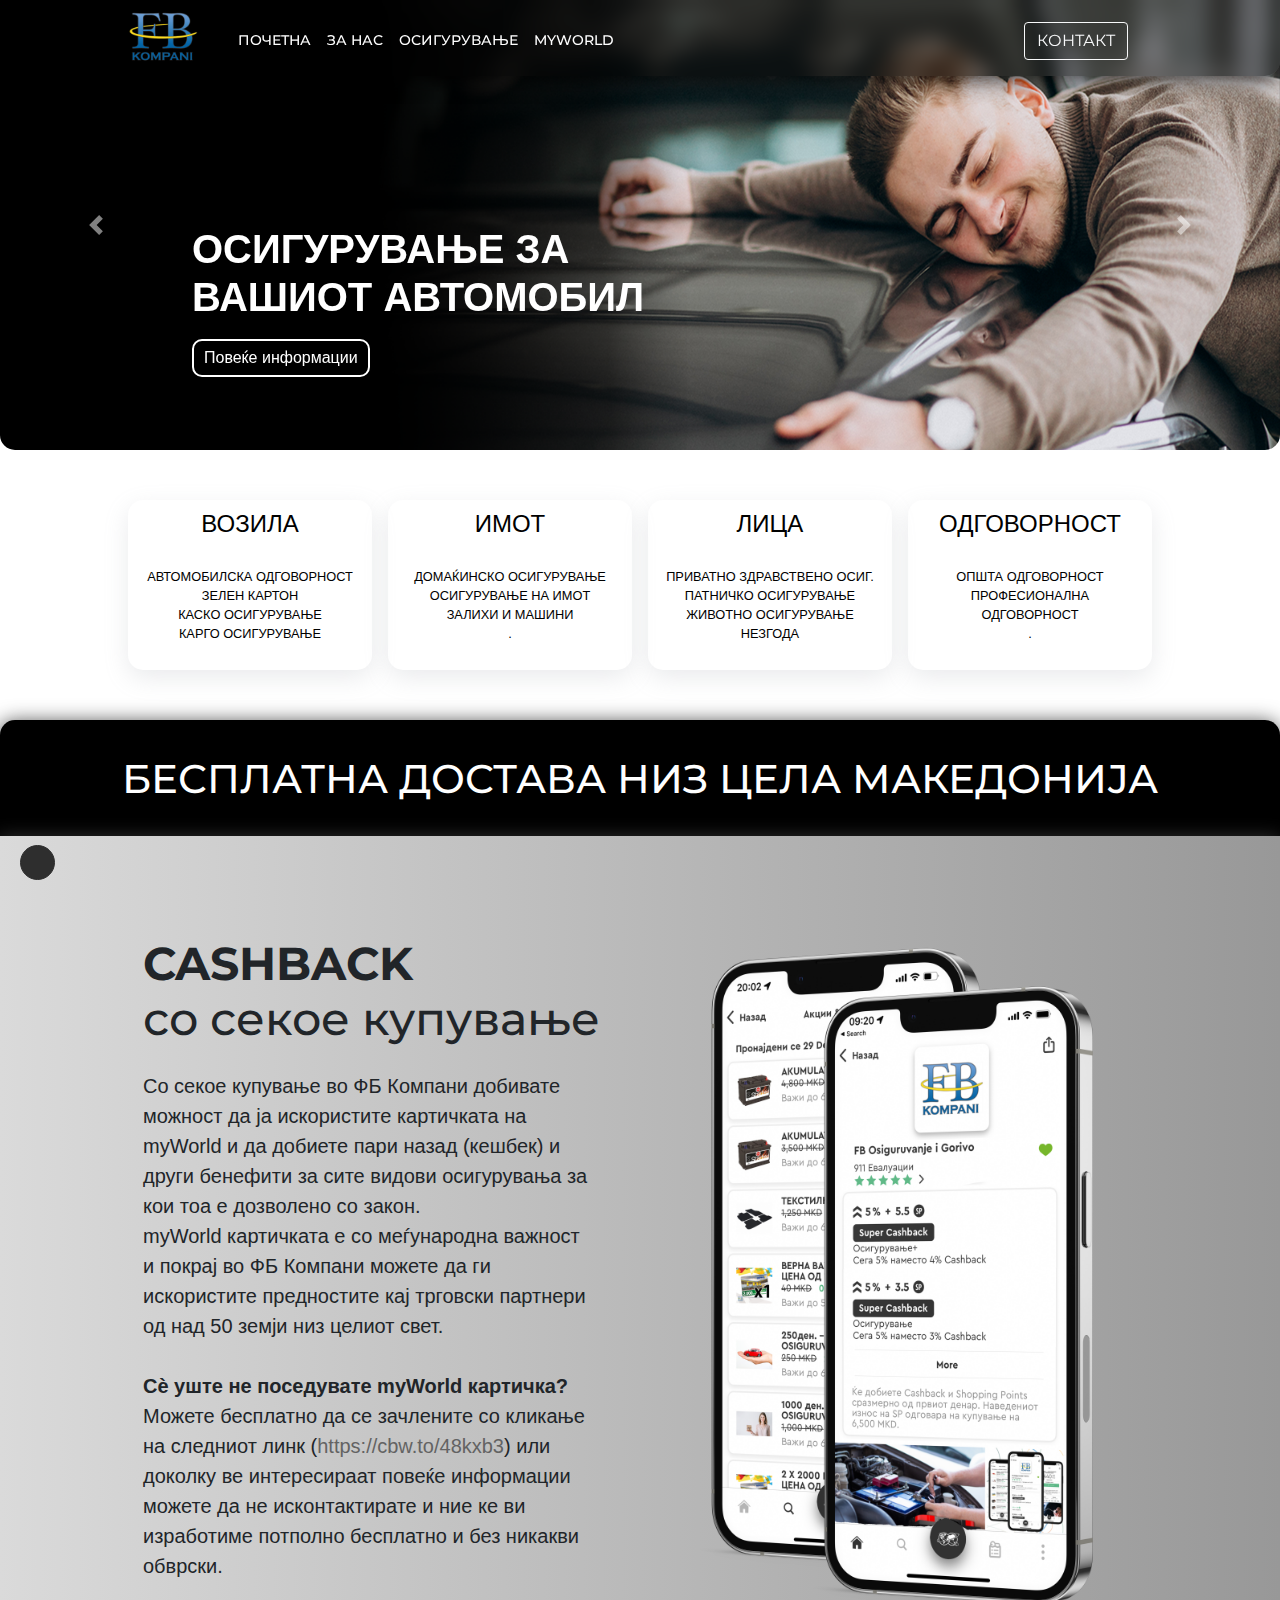
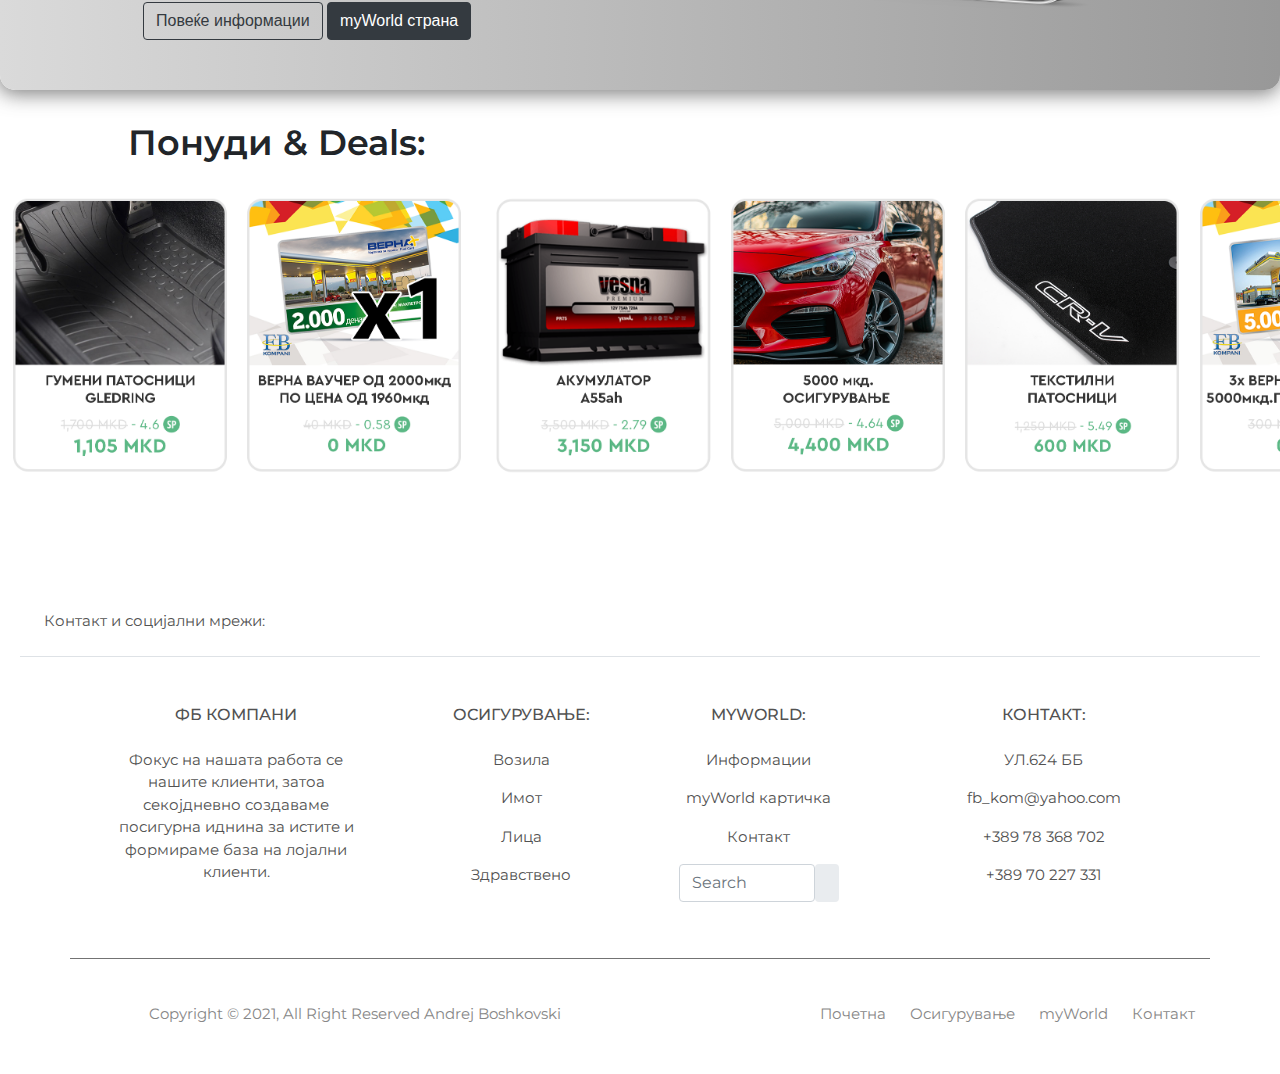
==== commit 189c2769: "Add files via upload" ====
--- a/index.html
+++ b/index.html
@@ -191,7 +191,7 @@
           <a href="./osiguruvanje.html#lica">
             <div class="ins-card4">
               <h3 id="h3-pc">ОДГОВОРНОСТ</h3>
-              <h3 id="h3-mobile">ОДГОВОР.</h3>
+              <h3 id="h3-mobile">ОДГОВОР-<br>НОСТ</h3>
               <i class="fa-solid fa-lock fa-5x"></i>
               <p>ОПШТА ОДГОВОРНОСТ<br>
                 ПРОФЕСИОНАЛНА<br>
--- a/style/style.css
+++ b/style/style.css
@@ -471,12 +471,16 @@
       grid-template-rows: auto;
       grid-template-areas: "card1 card2 card3 card4";
   grid-gap: 1rem;
-  padding: 50px;
+  padding: 50px 10%;
+}
+
+#h3-mobile {
+  display: none;
 }
 
 @media only screen and (min-width: 1500px) {
   .cards {
-    padding: 50px 10%;
+    padding: 50px 15%;
   }
 }
 
@@ -493,7 +497,6 @@
     -webkit-box-ordinal-group: 2;
         -ms-flex-order: 1;
             order: 1;
-    width: 110%;
   }
   .ins-card2 {
     -webkit-box-ordinal-group: 3;
@@ -504,7 +507,6 @@
     -webkit-box-ordinal-group: 5;
         -ms-flex-order: 4;
             order: 4;
-    width: 110%;
   }
   .ins-card4 {
     -webkit-box-ordinal-group: 4;
@@ -513,6 +515,12 @@
   }
   .cards h3 {
     font-size: 1.9em;
+  }
+  #h3-pc {
+    display: none;
+  }
+  #h3-mobile {
+    display: block;
   }
 }
 
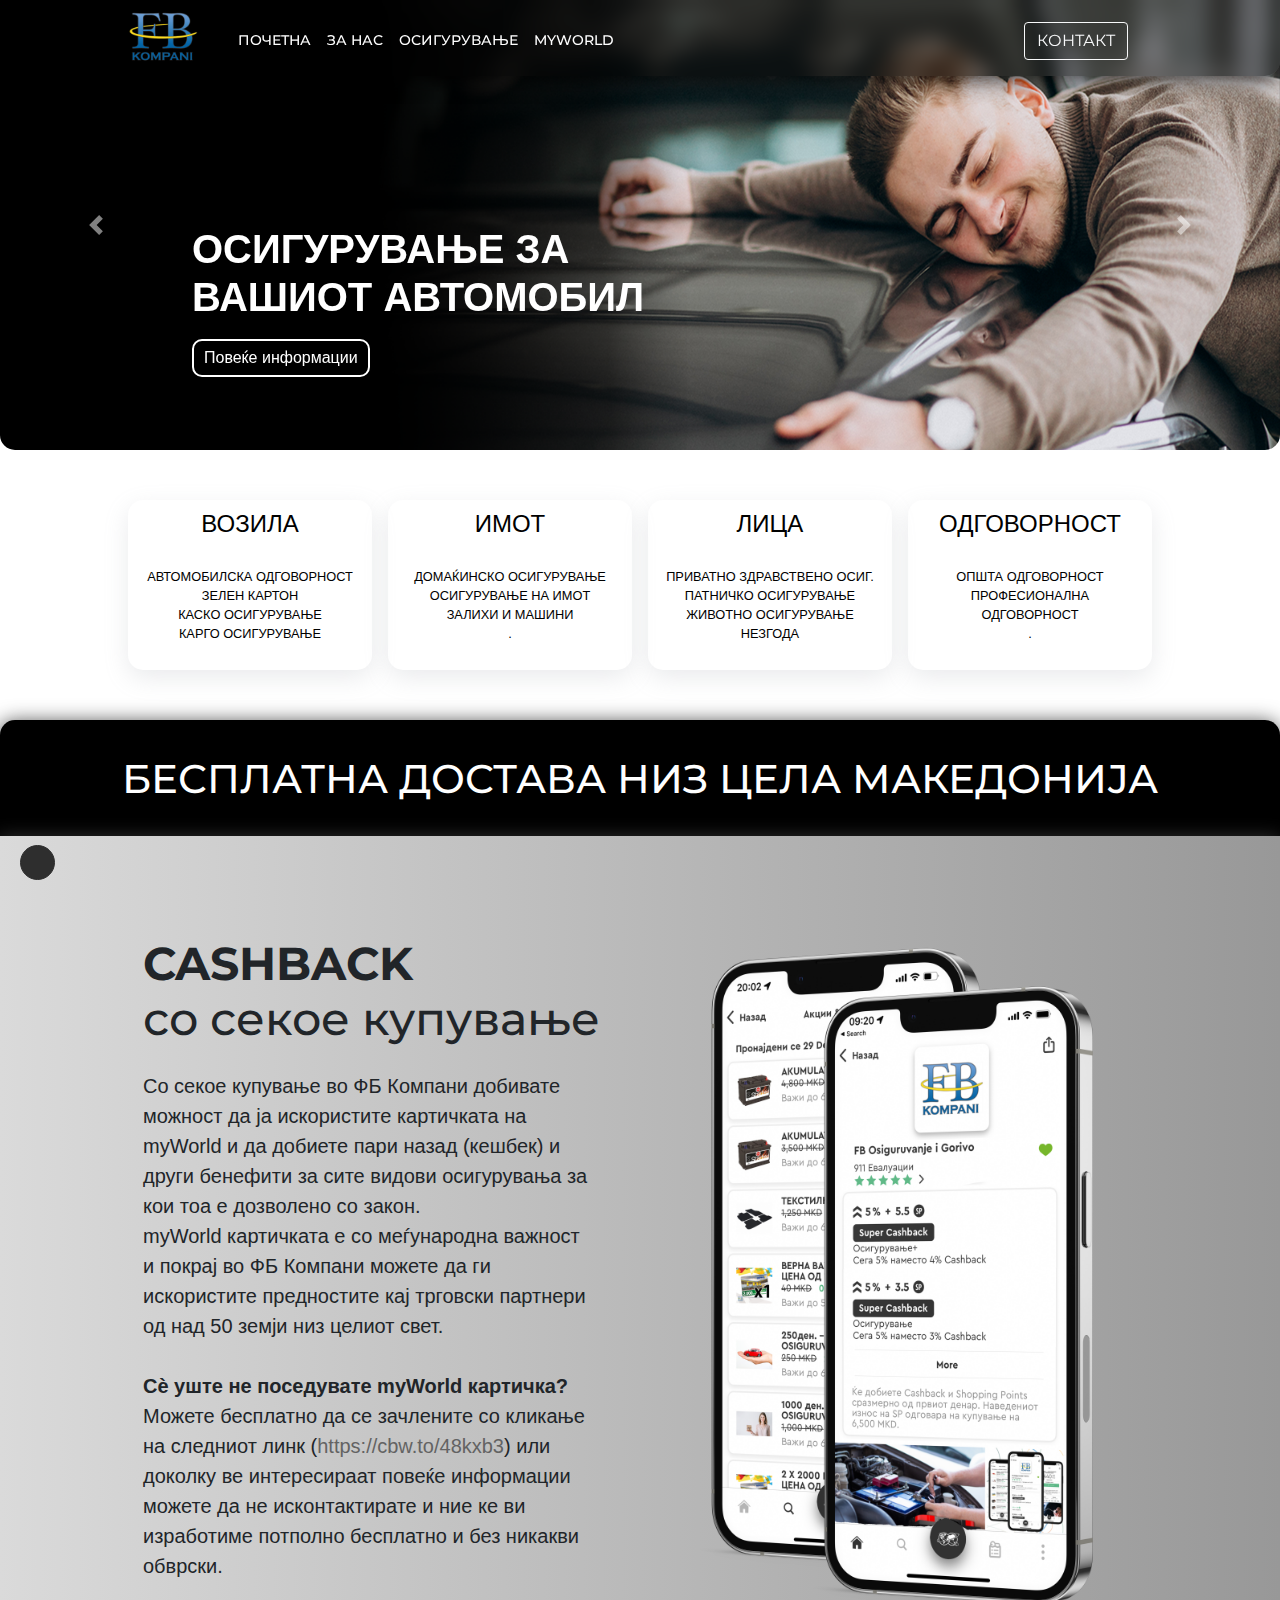
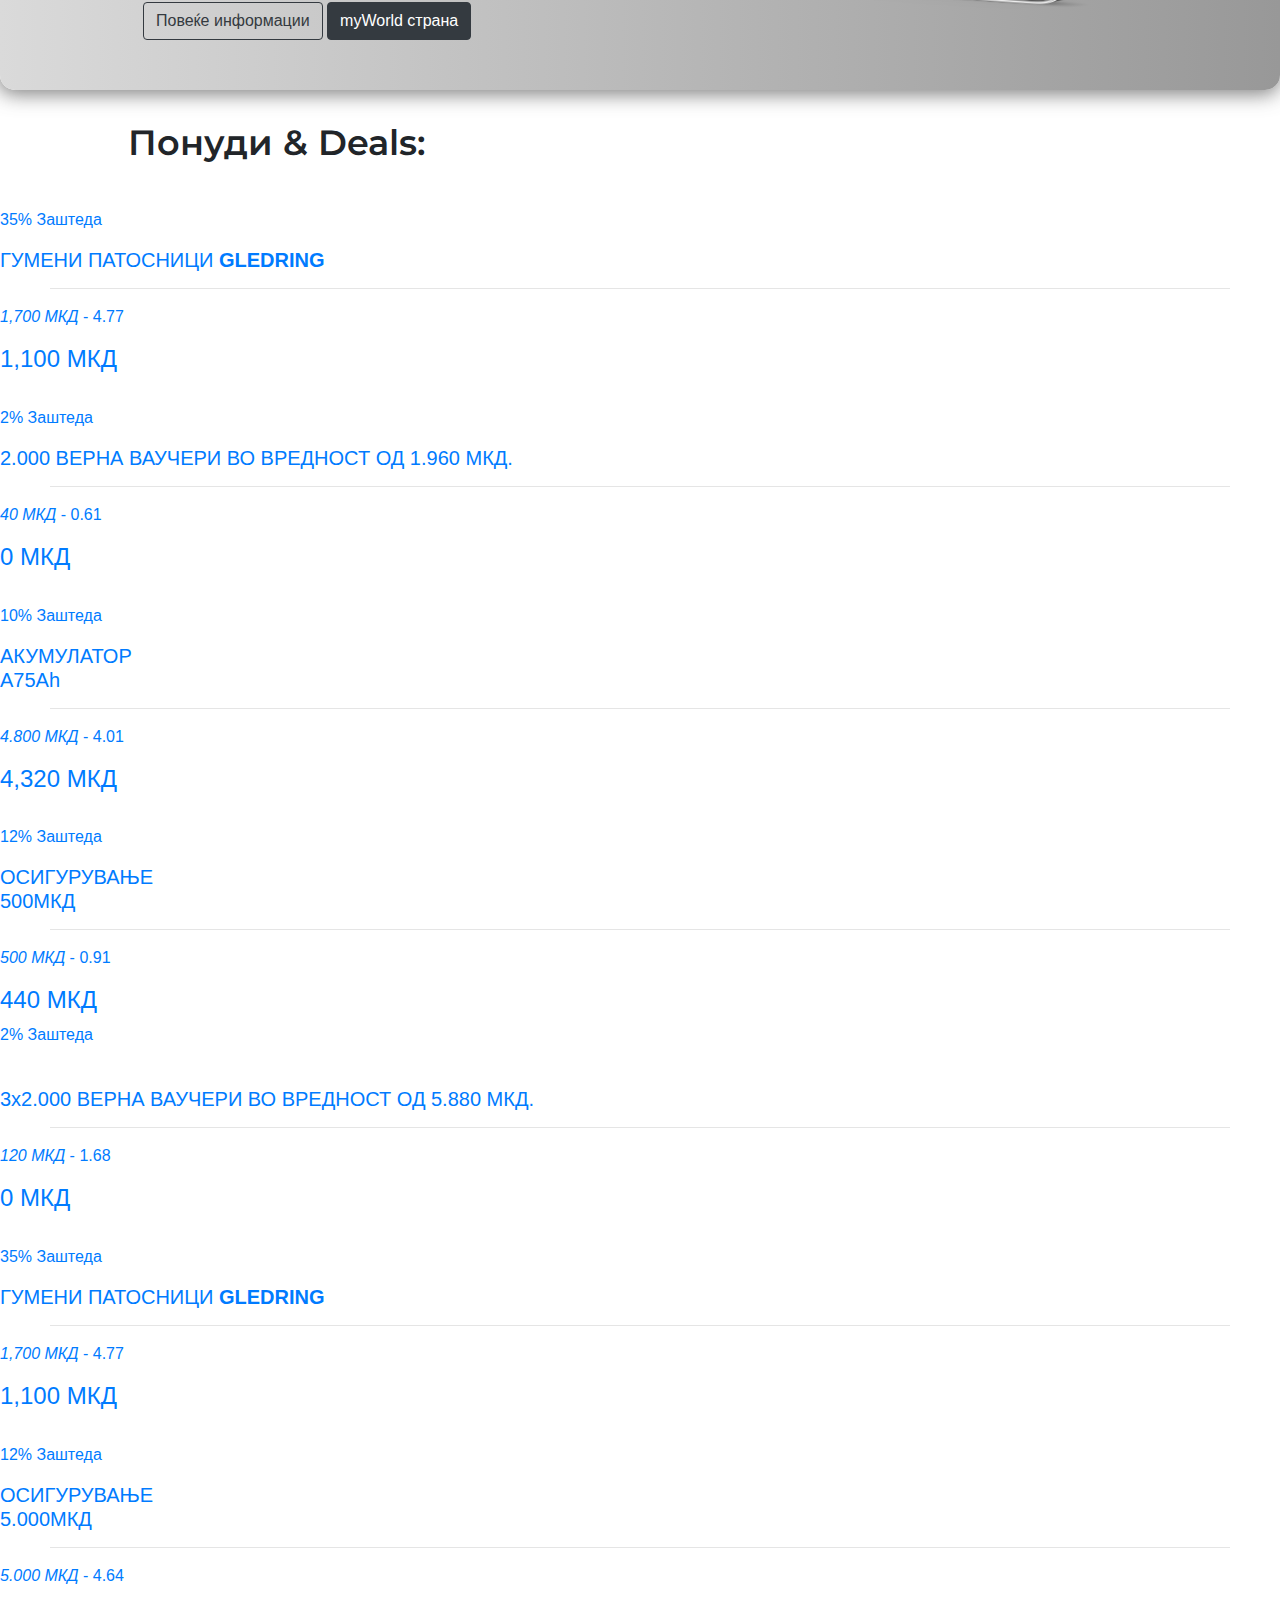
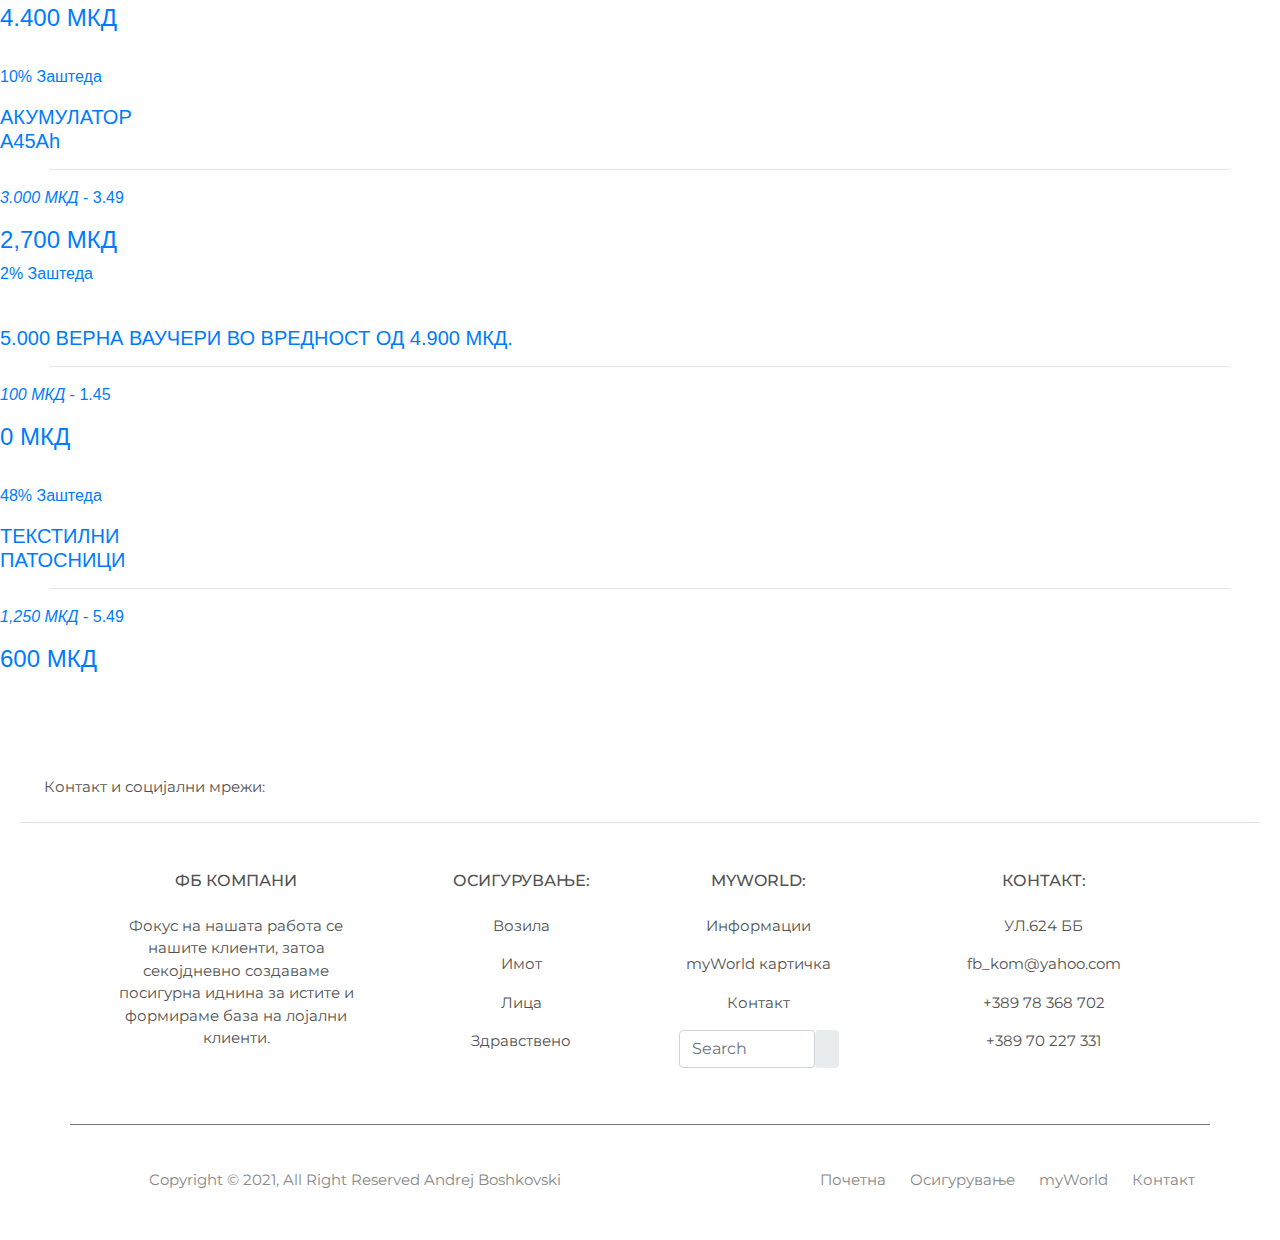
==== commit 3fb6e3e0: "new horizontal container" ====
--- a/index.html
+++ b/index.html
@@ -5,6 +5,8 @@
   <meta charset="UTF-8">
   <meta http-equiv="X-UA-Compatible" content="IE=edge">
   <meta name="viewport" content="width=device-width, initial-scale=1.0">
+   <meta name="description" content="Во ,,ФБ Компани’’ посветено работиме на одржување на сигурноста при вашиот избор на осигурителна полиса, нашата главна цел е да ви обезбедиме стручна помош преку анализирање на ризиците и давање на стручен совет за заедно да дојдеме до најсоодветното решение за вас кога станува збор за осигурување од било каков вид. ">
+  <meta name="keywords" content="Osiguruvanje, avtomobili, cashback, zelen karton, patuvanje, myworld, fbkompani, fb kompani">
 
 
   <!-- Fonts -->
@@ -191,7 +193,7 @@
           <a href="./osiguruvanje.html#lica">
             <div class="ins-card4">
               <h3 id="h3-pc">ОДГОВОРНОСТ</h3>
-              <h3 id="h3-mobile">ОДГОВОР-<br>НОСТ</h3>
+              <h3 id="h3-mobile">ОДГОВОР-<br>НОСТbRAINSTER</h3>
               <i class="fa-solid fa-lock fa-5x"></i>
               <p>ОПШТА ОДГОВОРНОСТ<br>
                 ПРОФЕСИОНАЛНА<br>
@@ -284,83 +286,155 @@
 
 
 
-
-
-    <!-- Horizontal slider -->
-
-
-    <!-- proba -->
-
-    <!-- <div class="container">
-  <div class="row">
-    <div class="col-md-3">
-
-      <div class="card-bv">
-        <img class="card-img" src="/style/images/firmbee-com-SpVHcbuKi6E-unsplash.jpg" alt="">
-        <h5>ГУМЕНИ ПАТОСНИЦИ GLEDRING</h5>
-        <div><p><em>1700 МКД</em> - 4.5</p><img class="sp-logo" src="/style/images/sp logo.png" alt=""></div>
-        <h4>1500 МКД</h4>
-      </div>
-
-
-    </div>
-  </div>
-</div> -->
-
-    <!-- proba -->
+<!-- Horizontal container -->
+
+   
 
 
     <h1 class="slider-header">Понуди & Deals:</h1>
 
     <div class="horizontal_slider">
       <div class="slider_container">
-        <div class="item">
-          <a href="https://www.myworld.com/mk/cashback/mk-mk/36300588-fb-osiguruvanje-i-gorivo?partnerLocationID=77064b0f-ad30-4373-a367-a10200b9ff0f"
-            target="_blank"><img src="./style/images/cardGumeniPatosnici copy.png" alt=""></a>
-        </div>
-        <div class="item">
-          <a href="https://www.myworld.com/mk/cashback/mk-mk/36300588-fb-osiguruvanje-i-gorivo?partnerLocationID=77064b0f-ad30-4373-a367-a10200b9ff0f"
-            target="_blank"> <img src="./style/images/1x2000 copy.png" alt=""></a>
-        </div>
-        <div class="item">
-          <a href="https://www.myworld.com/mk/cashback/mk-mk/36300588-fb-osiguruvanje-i-gorivo?partnerLocationID=77064b0f-ad30-4373-a367-a10200b9ff0f"
-            target="_blank"> <img src="./style/images/1000osig.png" alt=""></a>
-        </div>
-        <div class="item">
-          <a href="https://www.myworld.com/mk/cashback/mk-mk/36300588-fb-osiguruvanje-i-gorivo?partnerLocationID=77064b0f-ad30-4373-a367-a10200b9ff0f"
-            target="_blank"> <img src="./style/images/AKUM55ah.png" alt=""></a>
-        </div>
-        <div class="item">
-          <a href="https://www.myworld.com/mk/cashback/mk-mk/36300588-fb-osiguruvanje-i-gorivo?partnerLocationID=77064b0f-ad30-4373-a367-a10200b9ff0f"
-            target="_blank"> <img src="./style/images/5000osig.png" alt=""></a>
-        </div>
-        <div class="item">
-          <a href="https://www.myworld.com/mk/cashback/mk-mk/36300588-fb-osiguruvanje-i-gorivo?partnerLocationID=77064b0f-ad30-4373-a367-a10200b9ff0f"
-            target="_blank"> <img src="./style/images/cardTekstilPatosnici.png" alt=""></a>
-        </div>
-        <div class="item">
-          <a href="https://www.myworld.com/mk/cashback/mk-mk/36300588-fb-osiguruvanje-i-gorivo?partnerLocationID=77064b0f-ad30-4373-a367-a10200b9ff0f"
-            target="_blank"> <img src="./style/images/3x5000osig.png" alt=""></a>
-        </div>
-        <div class="item">
-          <a href="https://www.myworld.com/mk/cashback/mk-mk/36300588-fb-osiguruvanje-i-gorivo?partnerLocationID=77064b0f-ad30-4373-a367-a10200b9ff0f"
-            target="_blank"> <img src="./style/images/AKUM75ah.png" alt=""></a>
-        </div>
-
-         <div class="item">
-          <a href="https://www.myworld.com/mk/cashback/mk-mk/36300588-fb-osiguruvanje-i-gorivo?partnerLocationID=77064b0f-ad30-4373-a367-a10200b9ff0f"
-            target="_blank"> <img src="./style/images/1000osig.png" alt=""></a>
-        </div>
-
-        <div class="item">
-          <a href="https://www.myworld.com/mk/cashback/mk-mk/36300588-fb-osiguruvanje-i-gorivo?partnerLocationID=77064b0f-ad30-4373-a367-a10200b9ff0f"
-            target="_blank"> <img src="./style/images/3x5000osig.png" alt=""></a>
-        </div>
+
+
+        <div class="card-container">
+    <a href="https://www.myworld.com/mk/cashback/mk-mk/36300588-fb-osiguruvanje-i-gorivo?partnerLocationID=77064b0f-ad30-4373-a367-a10200b9ff0f" target="_blank">
+      <div id="first-card" class="card-bv">
+        <img class="card-img" src="./style/images/SP CARDS/news-img.jpg" alt="">
+        <div class="popust"><p>35% Заштеда</p></div>
+        <h5>ГУМЕНИ ПАТОСНИЦИ <strong>GLEDRING</strong></h5>
+        <center>
+          <hr>
+        </center>
+        <p><span><em>1,700 МКД</em> - 4.77</span><img class="sp-logo" src="./style/images/SP CARDS/sp logo.png" alt=""></p>
+        <h4>1,100 МКД</h4>
+      </div>
+    </a>
+
+
+
+    <a href="https://www.myworld.com/mk/cashback/mk-mk/36300588-fb-osiguruvanje-i-gorivo?partnerLocationID=77064b0f-ad30-4373-a367-a10200b9ff0f" target="_blank">
+      <div class="card-bv">
+        <img class="card-img" src="./style/images/SP CARDS/Verna 2000 x1 verna bg.jpg" alt="">
+        <div class="popust"><p>2% Заштеда</p></div>
+        <h5>2.000 ВЕРНА ВАУЧЕРИ ВО ВРЕДНОСТ ОД 1.960 МКД.</h5>
+        <center>
+          <hr>
+        </center>
+        <p><span><em>40 МКД</em> - 0.61</span><img class="sp-logo" src="./style/images/SP CARDS/sp logo.png" alt=""></p>
+        <h4>0 МКД</h4>
+      </div>
+    </a>
+
+     <a href="https://www.myworld.com/mk/cashback/mk-mk/36300588-fb-osiguruvanje-i-gorivo?partnerLocationID=77064b0f-ad30-4373-a367-a10200b9ff0f" target="_blank">
+      <div class="card-bv">
+        <img class="card-img" src="./style/images/SP CARDS/vesna-premium-75-l3b-p2.png" alt="">
+        <div class="popust"><p>10% Заштеда</p></div>
+        <h5>АКУМУЛАТОР<br>А75Аh</h5>
+        <center>
+          <hr>
+        </center>
+        <p><span><em>4.800 МКД</em> - 4.01</span><img class="sp-logo" src="./style/images/SP CARDS/sp logo.png" alt=""></p>
+        <h4>4,320 МКД</h4>
+      </div>
+    </a>
+
+
+     <a href="https://www.myworld.com/mk/cashback/mk-mk/36300588-fb-osiguruvanje-i-gorivo?partnerLocationID=77064b0f-ad30-4373-a367-a10200b9ff0f" target="_blank">
+      <div class="card-bv">
+        <img class="card-img" src="./style/images/SP CARDS/home-safe.jpeg" alt="">
+        <div class="popust"><p>12% Заштеда</p></div>
+        <h5>ОСИГУРУВАЊЕ<br>500МКД</h5>
+        <center>
+          <hr>
+        </center>
+        <p><span><em>500 МКД</em> - 0.91</span><img class="sp-logo" src="./style/images/SP CARDS/sp logo.png" alt=""></p>
+        <h4>440 МКД</h4>
+      </div>
+    </a>
+
+      <a href="https://www.myworld.com/mk/cashback/mk-mk/36300588-fb-osiguruvanje-i-gorivo?partnerLocationID=77064b0f-ad30-4373-a367-a10200b9ff0f" target="_blank">
+      <div class="card-bv">
+        <div class="popust"><p>2% Заштеда</p></div>
+        <img class="card-img" src="./style/images/SP CARDS/Verna 2000 x3 verna bg.jpg" alt="">
+        <h5>3x2.000 ВЕРНА ВАУЧЕРИ ВО ВРЕДНОСТ ОД 5.880 МКД.</h5>
+        <center>
+          <hr>
+        </center>
+        <p><span><em>120 МКД</em> - 1.68</span><img class="sp-logo" src="./style/images/SP CARDS/sp logo.png" alt=""></p>
+        <h4>0 МКД</h4>
+      </div>
+    </a>
+
+    <a href="https://www.myworld.com/mk/cashback/mk-mk/36300588-fb-osiguruvanje-i-gorivo?partnerLocationID=77064b0f-ad30-4373-a367-a10200b9ff0f" target="_blank">
+      <div class="card-bv">
+        <img class="card-img" src="./style/images/SP CARDS/news-img0n0.jpg" alt="">
+        <div class="popust"><p>35% Заштеда</p></div>
+        <h5>ГУМЕНИ ПАТОСНИЦИ <strong>GLEDRING</strong></h5>
+        <center>
+          <hr>
+        </center>
+        <p><span><em>1,700 МКД</em> - 4.77</span><img class="sp-logo" src="./style/images/SP CARDS/sp logo.png" alt=""></p>
+        <h4>1,100 МКД</h4>
+      </div>
+    </a>
+
+      <a href="https://www.myworld.com/mk/cashback/mk-mk/36300588-fb-osiguruvanje-i-gorivo?partnerLocationID=77064b0f-ad30-4373-a367-a10200b9ff0f" target="_blank">
+      <div class="card-bv">
+        <img class="card-img" src="./style/images/SP CARDS/andy-art-7gWxo4x4m3k-unsplash.jpeg" alt="">
+        <div class="popust"><p>12% Заштеда</p></div>
+        <h5>ОСИГУРУВАЊЕ<br>5.000МКД</h5>
+        <center>
+          <hr>
+        </center>
+        <p><span><em>5.000 МКД</em> - 4.64</span><img class="sp-logo" src="./style/images/SP CARDS/sp logo.png" alt=""></p>
+        <h4>4.400 МКД</h4>
+      </div>
+    </a>
+
+    <a href="https://www.myworld.com/mk/cashback/mk-mk/36300588-fb-osiguruvanje-i-gorivo?partnerLocationID=77064b0f-ad30-4373-a367-a10200b9ff0f" target="_blank">
+      <div class="card-bv">
+        <img class="card-img" src="./style/images/SP CARDS/vesna-premium-75-l3b-p2.png" alt="">
+        <div class="popust"><p>10% Заштеда</p></div>
+        <h5>АКУМУЛАТОР<br>А45Аh</h5>
+        <center>
+          <hr>
+        </center>
+        <p><span><em>3.000 МКД</em> - 3.49</span><img class="sp-logo" src="./style/images/SP CARDS/sp logo.png" alt=""></p>
+        <h4>2,700 МКД</h4>
+      </div>
+    </a>
+
+    <a href="https://www.myworld.com/mk/cashback/mk-mk/36300588-fb-osiguruvanje-i-gorivo?partnerLocationID=77064b0f-ad30-4373-a367-a10200b9ff0f" target="_blank">
+      <div class="card-bv">
+        <div class="popust"><p>2% Заштеда</p></div>
+        <img class="card-img" src="./style/images/SP CARDS/Verna 5000 verna bg.jpg" alt="">
+        <h5>5.000 ВЕРНА ВАУЧЕРИ ВО ВРЕДНОСТ ОД 4.900 МКД.</h5>
+        <center>
+          <hr>
+        </center>
+        <p><span><em>100 МКД</em> - 1.45</span><img class="sp-logo" src="./style/images/SP CARDS/sp logo.png" alt=""></p>
+        <h4>0 МКД</h4>
+      </div>
+    </a>
+
+    <a href="https://www.myworld.com/mk/cashback/mk-mk/36300588-fb-osiguruvanje-i-gorivo?partnerLocationID=77064b0f-ad30-4373-a367-a10200b9ff0f" target="_blank">
+      <div class="card-bv">
+        <img class="card-img" src="./style/images/SP CARDS/konstill -114.jpg" alt="">
+        <div class="popust"><p>48% Заштеда</p></div>
+        <h5>ТЕКСТИЛНИ<br>ПАТОСНИЦИ</h5>
+        <center>
+          <hr>
+        </center>
+        <p><span><em>1,250 МКД</em> - 5.49</span><img class="sp-logo" src="./style/images/SP CARDS/sp logo.png" alt=""></p>
+        <h4>600 МКД</h4>
+      </div>
+    </a>
 
       </div>
     </div>
 
-    <br>
+    </div>
 
 
 
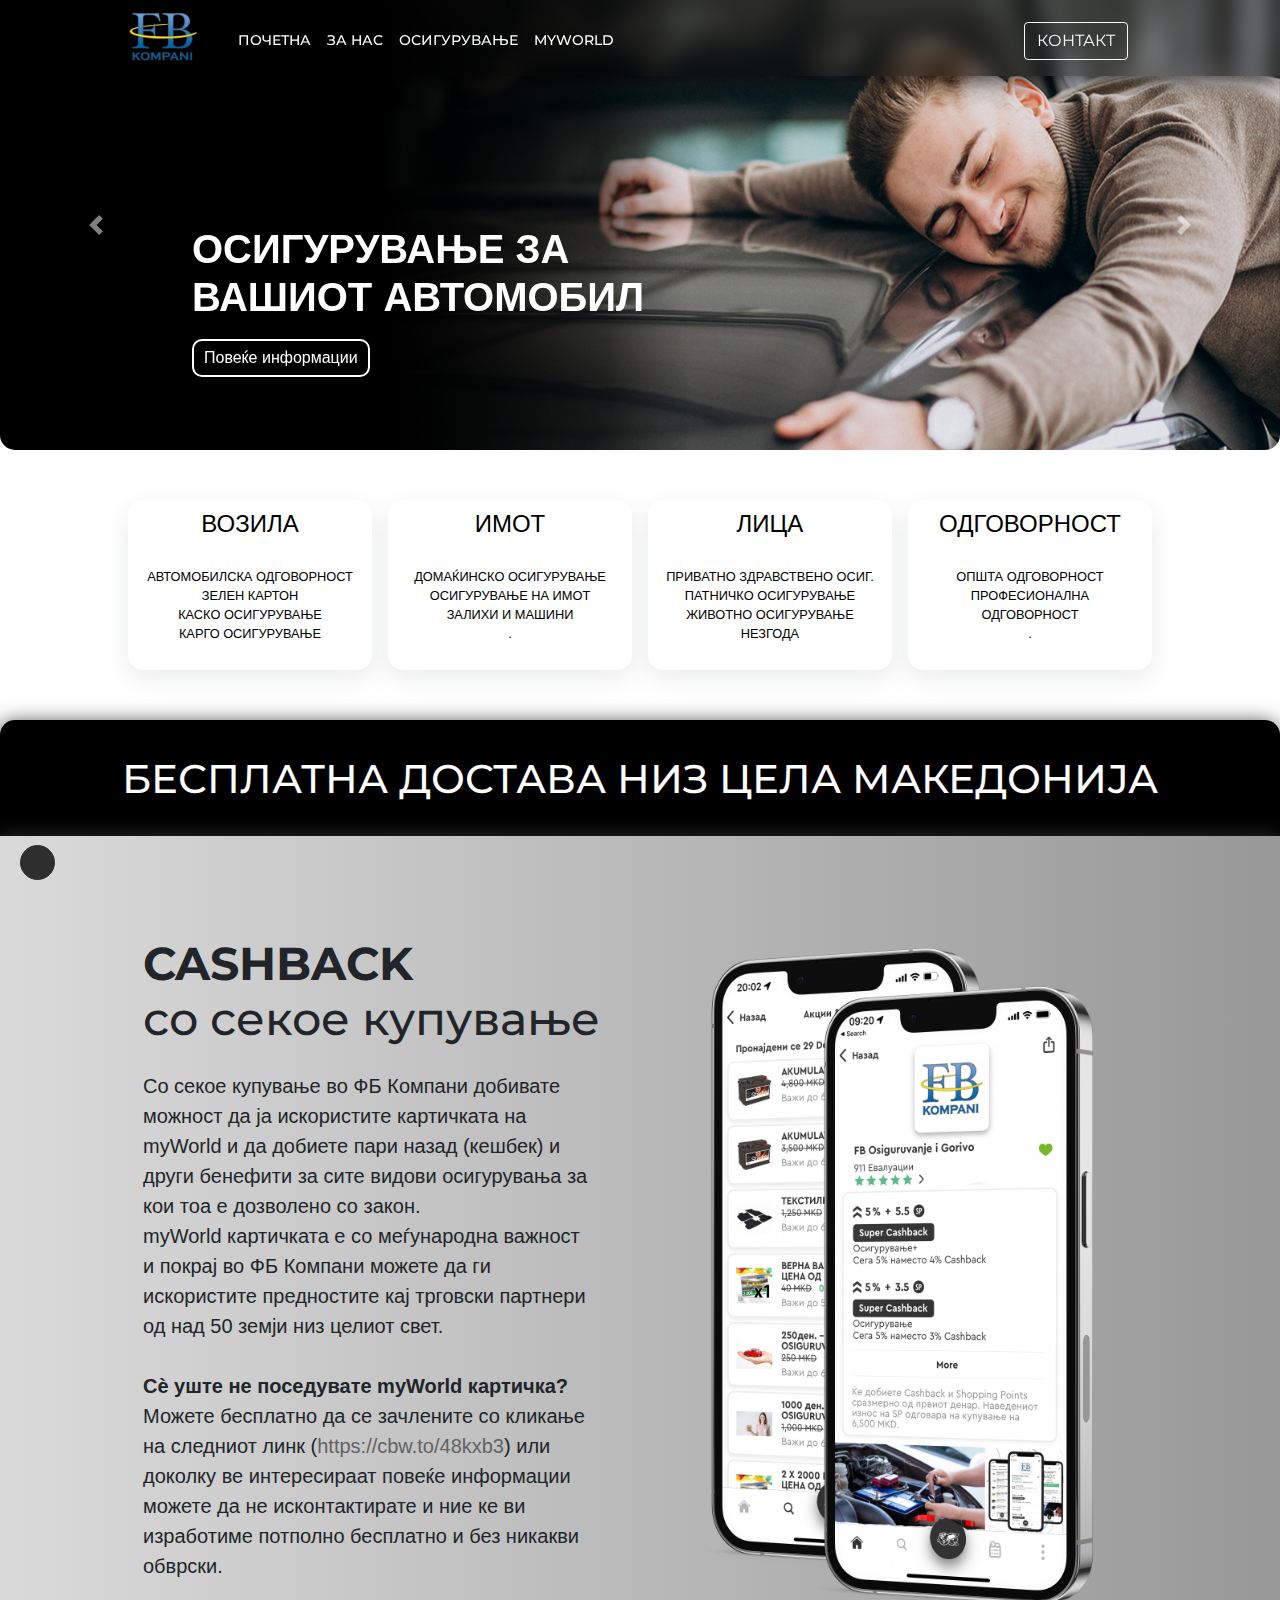
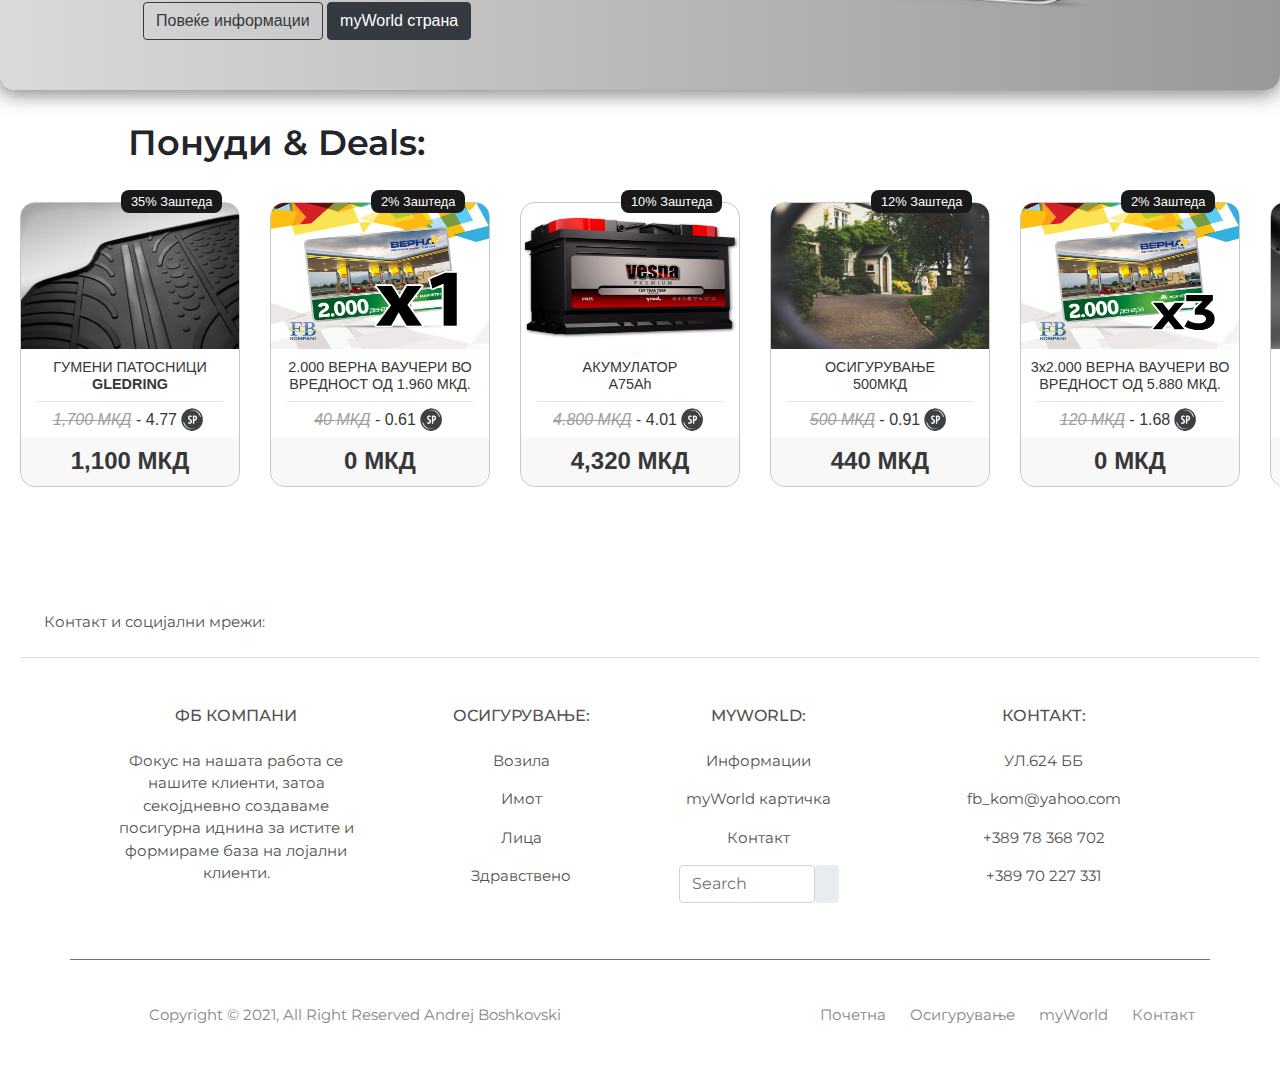
==== commit 3a233264: "Add files via upload" ====
--- a/index.html
+++ b/index.html
@@ -193,7 +193,7 @@
           <a href="./osiguruvanje.html#lica">
             <div class="ins-card4">
               <h3 id="h3-pc">ОДГОВОРНОСТ</h3>
-              <h3 id="h3-mobile">ОДГОВОР-<br>НОСТbRAINSTER</h3>
+              <h3 id="h3-mobile">ОДГОВОР-<br>НОСТ</h3>
               <i class="fa-solid fa-lock fa-5x"></i>
               <p>ОПШТА ОДГОВОРНОСТ<br>
                 ПРОФЕСИОНАЛНА<br>
--- a/style/style.css
+++ b/style/style.css
@@ -113,7 +113,6 @@
   box-shadow: -1px 3px 20px 1px rgba(0, 0, 0, 0.73);
   -webkit-box-shadow: -1px 3px 20px 1px rgba(0, 0, 0, 0.73);
   -moz-box-shadow: -1px 3px 20px 1px rgba(0, 0, 0, 0.73);
-  border-radius: 0 0 15px 15px;
 }
 
 .navbar-whole.scrolled {
@@ -463,6 +462,7 @@
 
 /* Section 2 Cards */
 .cards {
+  position: relative;
   display: -ms-grid;
   display: grid;
   -ms-grid-columns: (1fr)[4];
@@ -687,7 +687,7 @@
 
 /* Horizontal container */
 .slider-header {
-  margin: 32px 10% 20px 10%;
+  padding: 32px 10% 0 10%;
   font-family: 'Montserrat', sans-serif;
   font-size: 35px;
   font-weight: 600;
@@ -702,44 +702,143 @@
 
 .slider_container {
   display: block;
-  white-space: nowrap;
-}
-
-.item {
-  display: inline-block;
-  margin-top: 10px;
-  margin-bottom: 15px;
-  margin-left: 10px;
-}
-
-.item img {
+}
+
+#first-card {
+  margin-left: 20px;
+}
+
+.card-container {
+  display: -webkit-box;
+  display: -ms-flexbox;
+  display: flex;
+  -webkit-box-orient: horizontal;
+  -webkit-box-direction: normal;
+      -ms-flex-direction: row;
+          flex-direction: row;
+}
+
+.card-container a {
+  color: #373737;
+}
+
+.card-container a:hover {
+  color: #373737;
+  text-decoration: none;
+}
+
+.card-bv {
+  position: relative;
+  margin: 30px 15px;
+  height: 285px;
   width: 220px;
-  -webkit-transition: 0.4s ease-in-out;
-  transition: 0.4s ease-in-out;
-}
-
-.item img:hover {
+  border: 1px solid #c7c7c7;
+  border-radius: 15px;
+  display: -webkit-box;
+  display: -ms-flexbox;
+  display: flex;
+  -webkit-box-orient: vertical;
+  -webkit-box-direction: normal;
+      -ms-flex-direction: column;
+          flex-direction: column;
+  text-align: center;
+  background-color: white;
+  -webkit-transition: all 300ms ease-in;
+  transition: all 300ms ease-in;
+}
+
+.card-bv:hover {
   -webkit-transform: scale(1.1);
           transform: scale(1.1);
-  -webkit-transition: 0.4s ease-in-out;
-  transition: 0.4s ease-in-out;
-}
-
-@media only screen and (max-width: 900px) {
-  .slider-header {
-    text-align: center;
-  }
-  .item img {
-    width: 200px;
-    padding-bottom: 0px;
-  }
+  -webkit-transition: all 300ms ease-in;
+  transition: all 300ms ease-in;
+}
+
+.card-bv .card-img {
+  height: 165px;
+  overflow: hidden;
+  border-radius: 13px 13px 0px 0px;
+  padding-bottom: 10px;
+}
+
+.card-bv em {
+  text-decoration: line-through;
+  color: #a0a0a0;
+}
+
+.card-bv h5 {
+  font-size: 0.9em;
+  padding: 0 5px;
+}
+
+.card-bv h4 {
+  font-weight: 600;
+  background-color: #f8f8f8;
+  padding: 10px 0;
+  border-radius: 0 0 16px 16px;
+  margin: 0;
+}
+
+.sp-logo {
+  width: 30px;
+  height: 25px;
+}
+
+.card-bv p {
+  display: -webkit-box;
+  display: -ms-flexbox;
+  display: flex;
+  -webkit-box-align: center;
+      -ms-flex-align: center;
+          align-items: center;
+  -webkit-box-pack: center;
+      -ms-flex-pack: center;
+          justify-content: center;
+  margin: 0 0 5px 0;
+}
+
+.card-bv:hover h4 {
+  color: #0fb13d;
+}
+
+.card-bv hr {
+  color: #a0a0a0;
+  margin: 0;
+  width: 85%;
+  padding-bottom: 5px;
+}
+
+.card-bv a {
+  text-decoration: none;
+}
+
+.card-bv a:hover {
+  text-decoration: none;
+}
+
+.card-bv .popust {
+  background-color: #191919;
+  color: white;
+  font-size: 0.8em;
+  border-radius: 8px;
+  position: absolute;
+  padding: 2px 10px;
+  margin-top: -13px;
+  margin-left: 100px;
+  width: -webkit-fit-content;
+  width: -moz-fit-content;
+  width: fit-content;
+}
+
+.card-bv .popust p {
+  margin: 0;
 }
 
 /* Footer and Social media */
 .footer-bg {
   background: -webkit-gradient(linear, right top, left top, from(#dadada), to(#989898));
   background: linear-gradient(to left, #dadada, #989898);
-  padding: 50px 10% 50px 10%;
+  padding: 0 10% 50px 10%;
   border-radius: 15px 15px 0px 0px;
 }
 
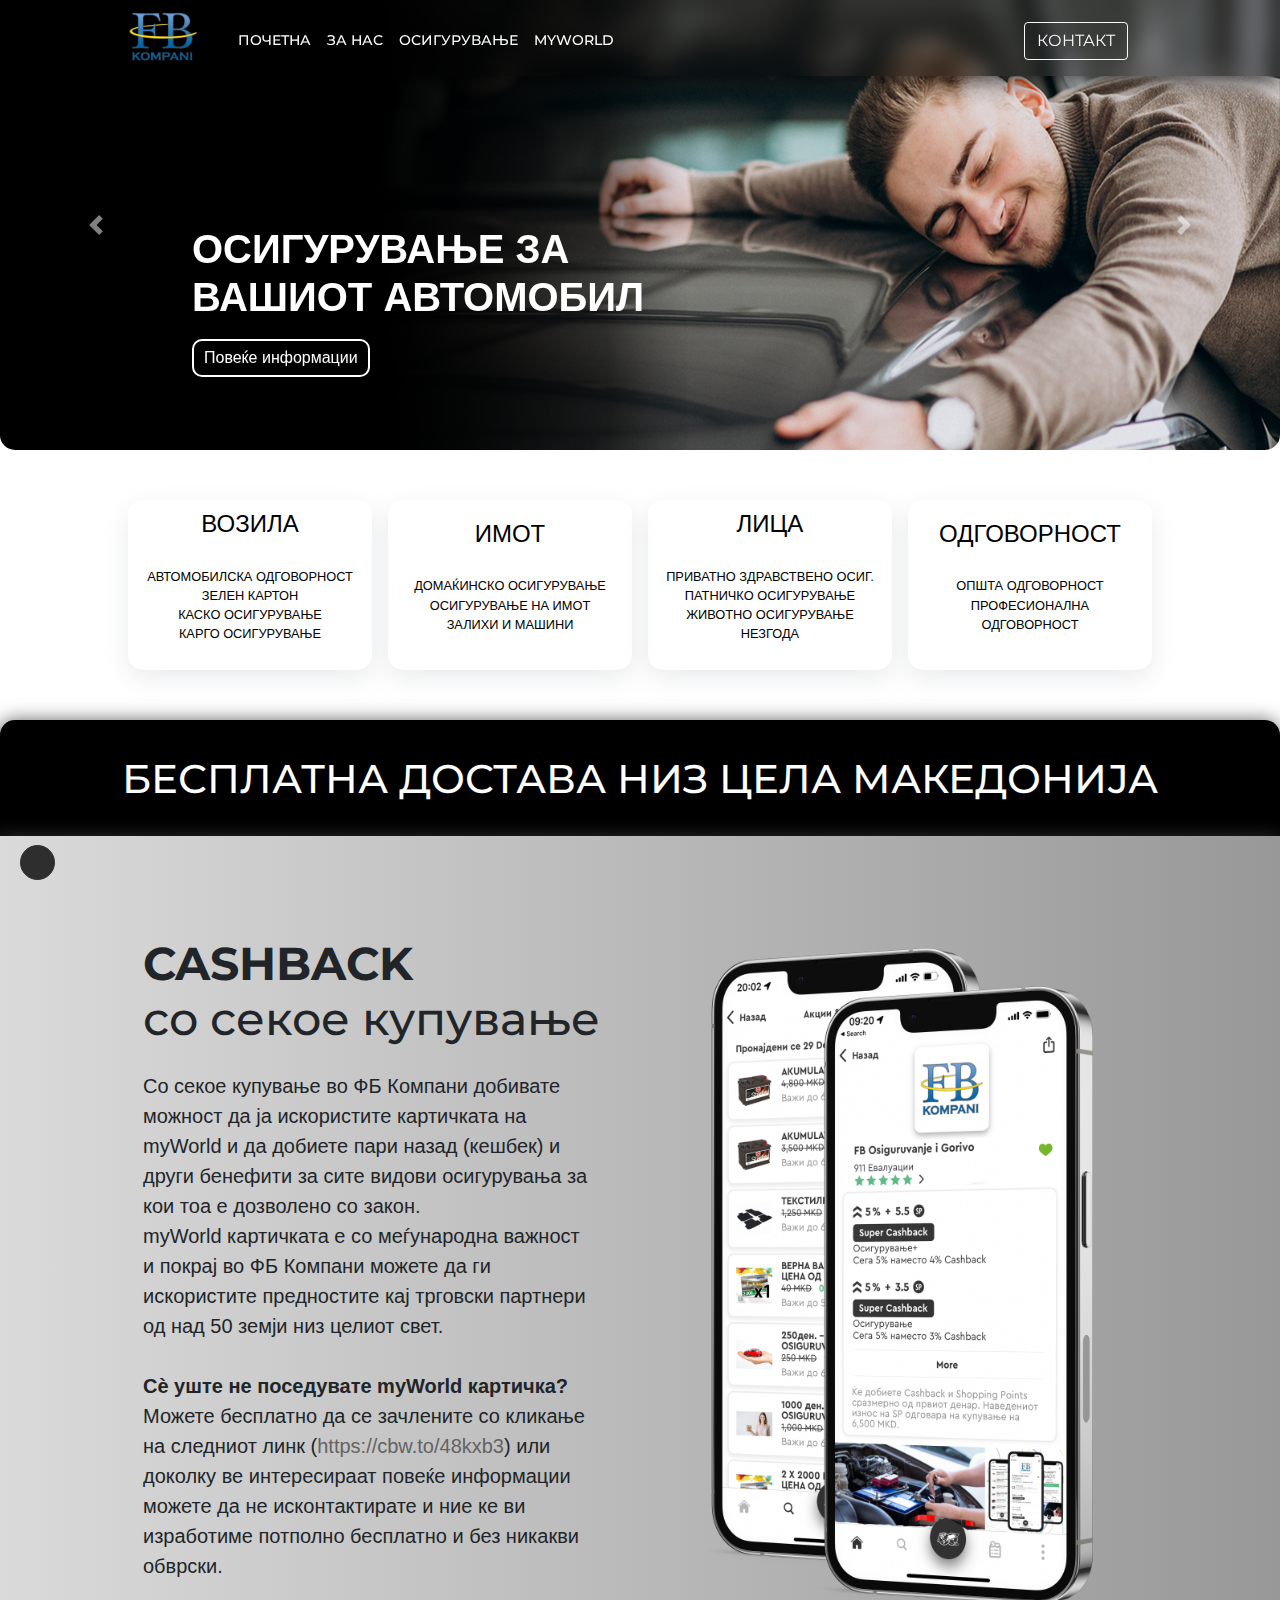
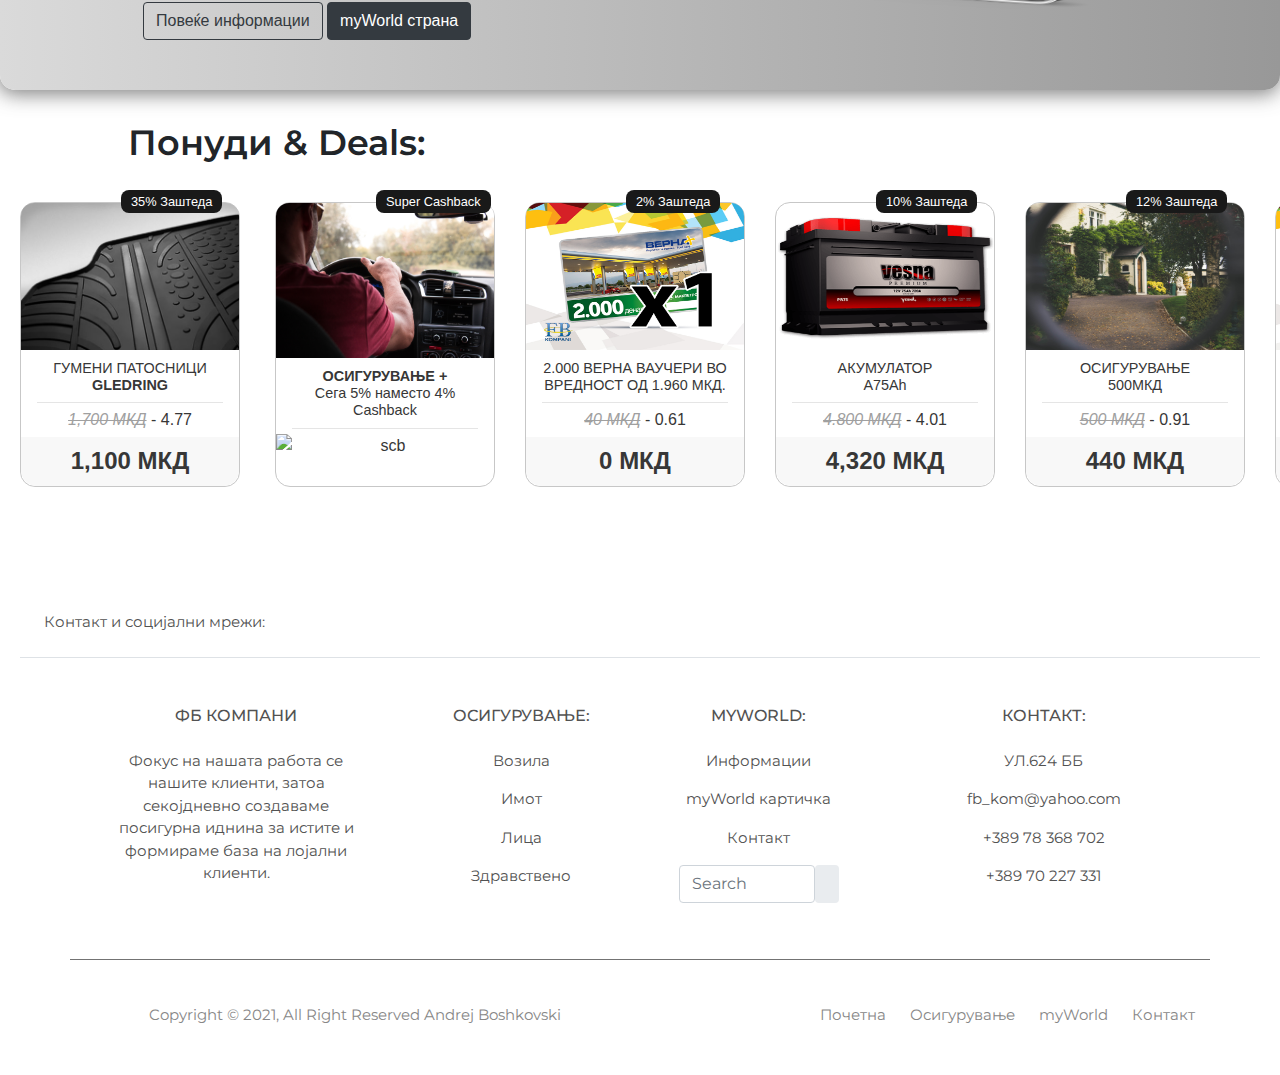
==== commit 81a5db9d: "Add files via upload" ====
--- a/index.html
+++ b/index.html
@@ -25,6 +25,7 @@
 
   <!-- CSS -->
   <link rel="stylesheet" href="style/style.css">
+  <link rel="stylesheet" href="style/sp-icon-style/style.css">
 
   <!-- Favicon -->
   <link rel="icon" href="style/images/fbc icon.ico">
@@ -175,7 +176,7 @@
               <i class="fa-solid fa-house-lock fa-5x"></i>
               <p>ДОМАЌИНСКО ОСИГУРУВАЊЕ<br>
                 ОСИГУРУВАЊЕ НА ИМОТ<br>
-                ЗАЛИХИ И МАШИНИ<br>.</p>
+                ЗАЛИХИ И МАШИНИ</p>
             </div>
           </a>
 
@@ -193,12 +194,11 @@
           <a href="./osiguruvanje.html#lica">
             <div class="ins-card4">
               <h3 id="h3-pc">ОДГОВОРНОСТ</h3>
-              <h3 id="h3-mobile">ОДГОВОР-<br>НОСТ</h3>
+              <h3 id="h3-mobile">ОДГОВО-<br>РНОСТ</h3>
               <i class="fa-solid fa-lock fa-5x"></i>
               <p>ОПШТА ОДГОВОРНОСТ<br>
                 ПРОФЕСИОНАЛНА<br>
-                ОДГОВОРНОСТ<br>
-                .</p>
+                ОДГОВОРНОСТ</p>
             </div>
           </a>
           
@@ -289,8 +289,6 @@
 <!-- Horizontal container -->
 
    
-
-
     <h1 class="slider-header">Понуди & Deals:</h1>
 
     <div class="horizontal_slider">
@@ -306,11 +304,23 @@
         <center>
           <hr>
         </center>
-        <p><span><em>1,700 МКД</em> - 4.77</span><img class="sp-logo" src="./style/images/SP CARDS/sp logo.png" alt=""></p>
+        <p class="sp"><span><em>1,700 МКД</em> - 4.77</span><span class="sp-icon"></span></p>
         <h4>1,100 МКД</h4>
       </div>
     </a>
 
+
+      <a href="https://www.myworld.com/mk/cashback/mk-mk/36300588-fb-osiguruvanje-i-gorivo?partnerLocationID=77064b0f-ad30-4373-a367-a10200b9ff0f" target="_blank">
+      <div id="first-card" class="card-bv">
+        <img class="card-img" src="./style/images/SP CARDS/andy-art-7gWxo4x4m3k-unsplash.jpeg" alt="">
+        <div class="popust"><p>Super Cashback</p></div>
+        <h5><strong>ОСИГУРУВАЊЕ +</strong><br>Сега 5% наместо 4% Cashback</h5>
+        <center>
+          <hr>
+        </center>
+        <img id="scb" src="./style/images/SP CARDS/scb 5+5.png" alt="scb">
+      </div>
+    </a>
 
 
     <a href="https://www.myworld.com/mk/cashback/mk-mk/36300588-fb-osiguruvanje-i-gorivo?partnerLocationID=77064b0f-ad30-4373-a367-a10200b9ff0f" target="_blank">
@@ -321,7 +331,7 @@
         <center>
           <hr>
         </center>
-        <p><span><em>40 МКД</em> - 0.61</span><img class="sp-logo" src="./style/images/SP CARDS/sp logo.png" alt=""></p>
+        <p class="sp"><span><em>40 МКД</em> - 0.61</span><span class="sp-icon"></span></p>
         <h4>0 МКД</h4>
       </div>
     </a>
@@ -334,7 +344,7 @@
         <center>
           <hr>
         </center>
-        <p><span><em>4.800 МКД</em> - 4.01</span><img class="sp-logo" src="./style/images/SP CARDS/sp logo.png" alt=""></p>
+        <p class="sp"><span><em>4.800 МКД</em> - 4.01</span><span class="sp-icon"></span></p>
         <h4>4,320 МКД</h4>
       </div>
     </a>
@@ -348,7 +358,7 @@
         <center>
           <hr>
         </center>
-        <p><span><em>500 МКД</em> - 0.91</span><img class="sp-logo" src="./style/images/SP CARDS/sp logo.png" alt=""></p>
+        <p class="sp"><span><em>500 МКД</em> - 0.91</span><span class="sp-icon"></span></p>
         <h4>440 МКД</h4>
       </div>
     </a>
@@ -361,7 +371,7 @@
         <center>
           <hr>
         </center>
-        <p><span><em>120 МКД</em> - 1.68</span><img class="sp-logo" src="./style/images/SP CARDS/sp logo.png" alt=""></p>
+        <p class="sp"><span><em>120 МКД</em> - 1.68</span><span class="sp-icon"></span></p>
         <h4>0 МКД</h4>
       </div>
     </a>
@@ -374,7 +384,7 @@
         <center>
           <hr>
         </center>
-        <p><span><em>1,700 МКД</em> - 4.77</span><img class="sp-logo" src="./style/images/SP CARDS/sp logo.png" alt=""></p>
+        <p class="sp"><span><em>1,700 МКД</em> - 4.77</span><span class="sp-icon"></span></p>
         <h4>1,100 МКД</h4>
       </div>
     </a>
@@ -387,7 +397,7 @@
         <center>
           <hr>
         </center>
-        <p><span><em>5.000 МКД</em> - 4.64</span><img class="sp-logo" src="./style/images/SP CARDS/sp logo.png" alt=""></p>
+        <p class="sp"><span><em>5.000 МКД</em> - 4.64</span><span class="sp-icon"></span></p>
         <h4>4.400 МКД</h4>
       </div>
     </a>
@@ -400,7 +410,7 @@
         <center>
           <hr>
         </center>
-        <p><span><em>3.000 МКД</em> - 3.49</span><img class="sp-logo" src="./style/images/SP CARDS/sp logo.png" alt=""></p>
+        <p class="sp"><span><em>3.000 МКД</em> - 3.49</span><span class="sp-icon"></span></p>
         <h4>2,700 МКД</h4>
       </div>
     </a>
@@ -413,7 +423,7 @@
         <center>
           <hr>
         </center>
-        <p><span><em>100 МКД</em> - 1.45</span><img class="sp-logo" src="./style/images/SP CARDS/sp logo.png" alt=""></p>
+        <p class="sp"><span><em>100 МКД</em> - 1.45</span><span class="sp-icon"></span></p>
         <h4>0 МКД</h4>
       </div>
     </a>
@@ -426,7 +436,7 @@
         <center>
           <hr>
         </center>
-        <p><span><em>1,250 МКД</em> - 5.49</span><img class="sp-logo" src="./style/images/SP CARDS/sp logo.png" alt=""></p>
+        <p class="sp"><span><em>1,250 МКД</em> - 5.49</span><span class="sp-icon"></span></p>
         <h4>600 МКД</h4>
       </div>
     </a>
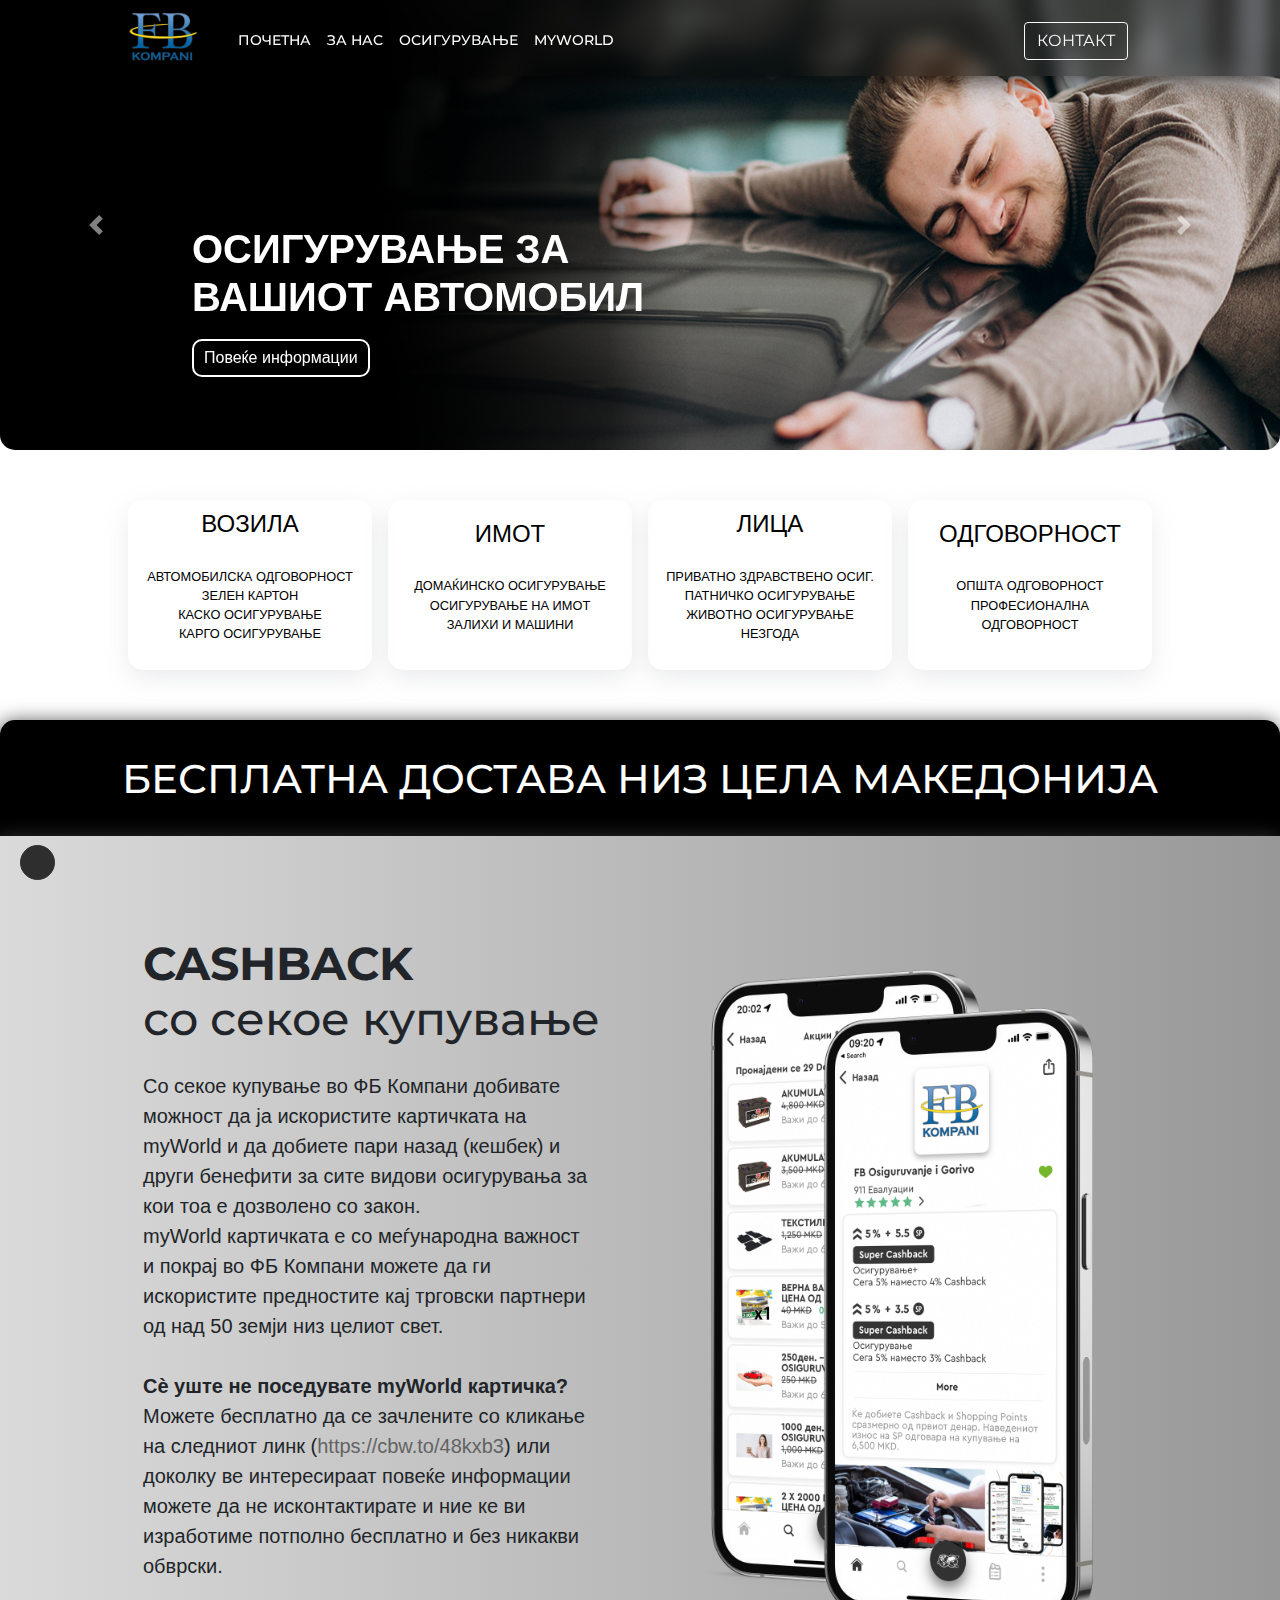
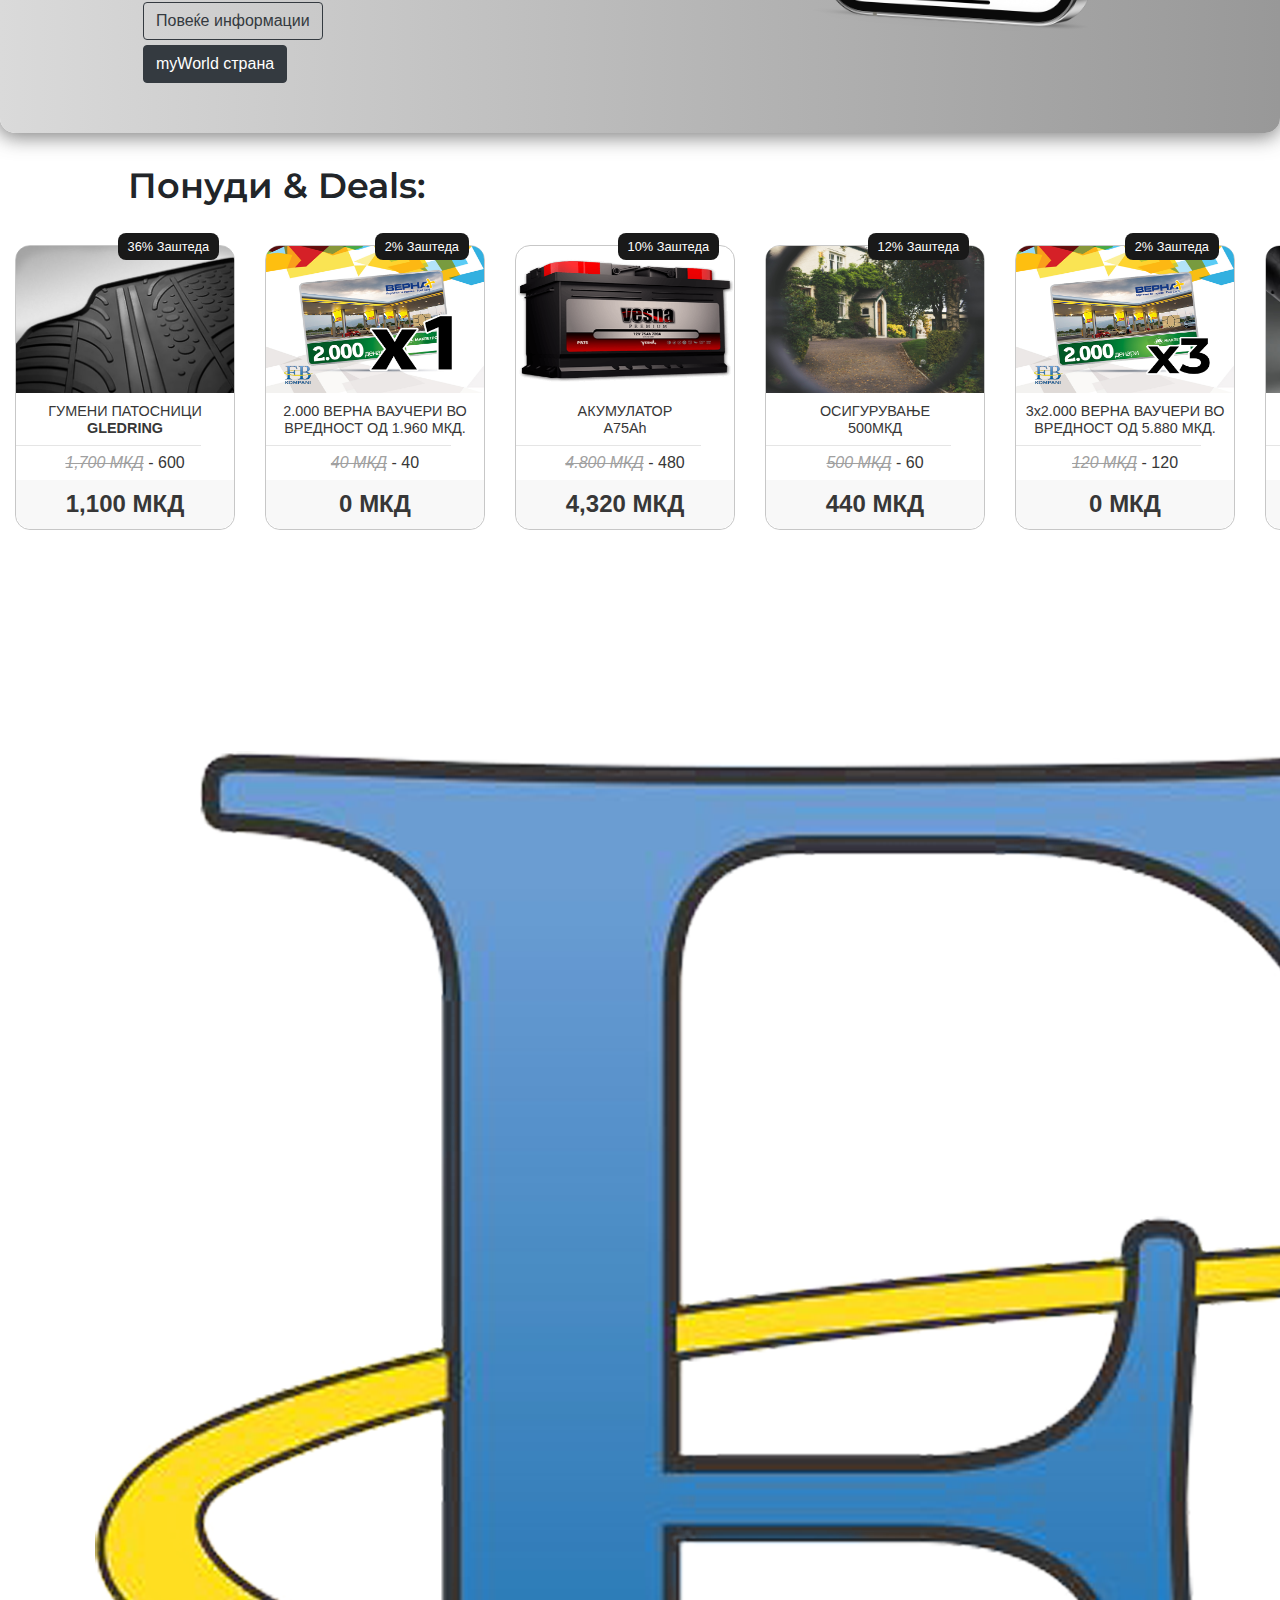
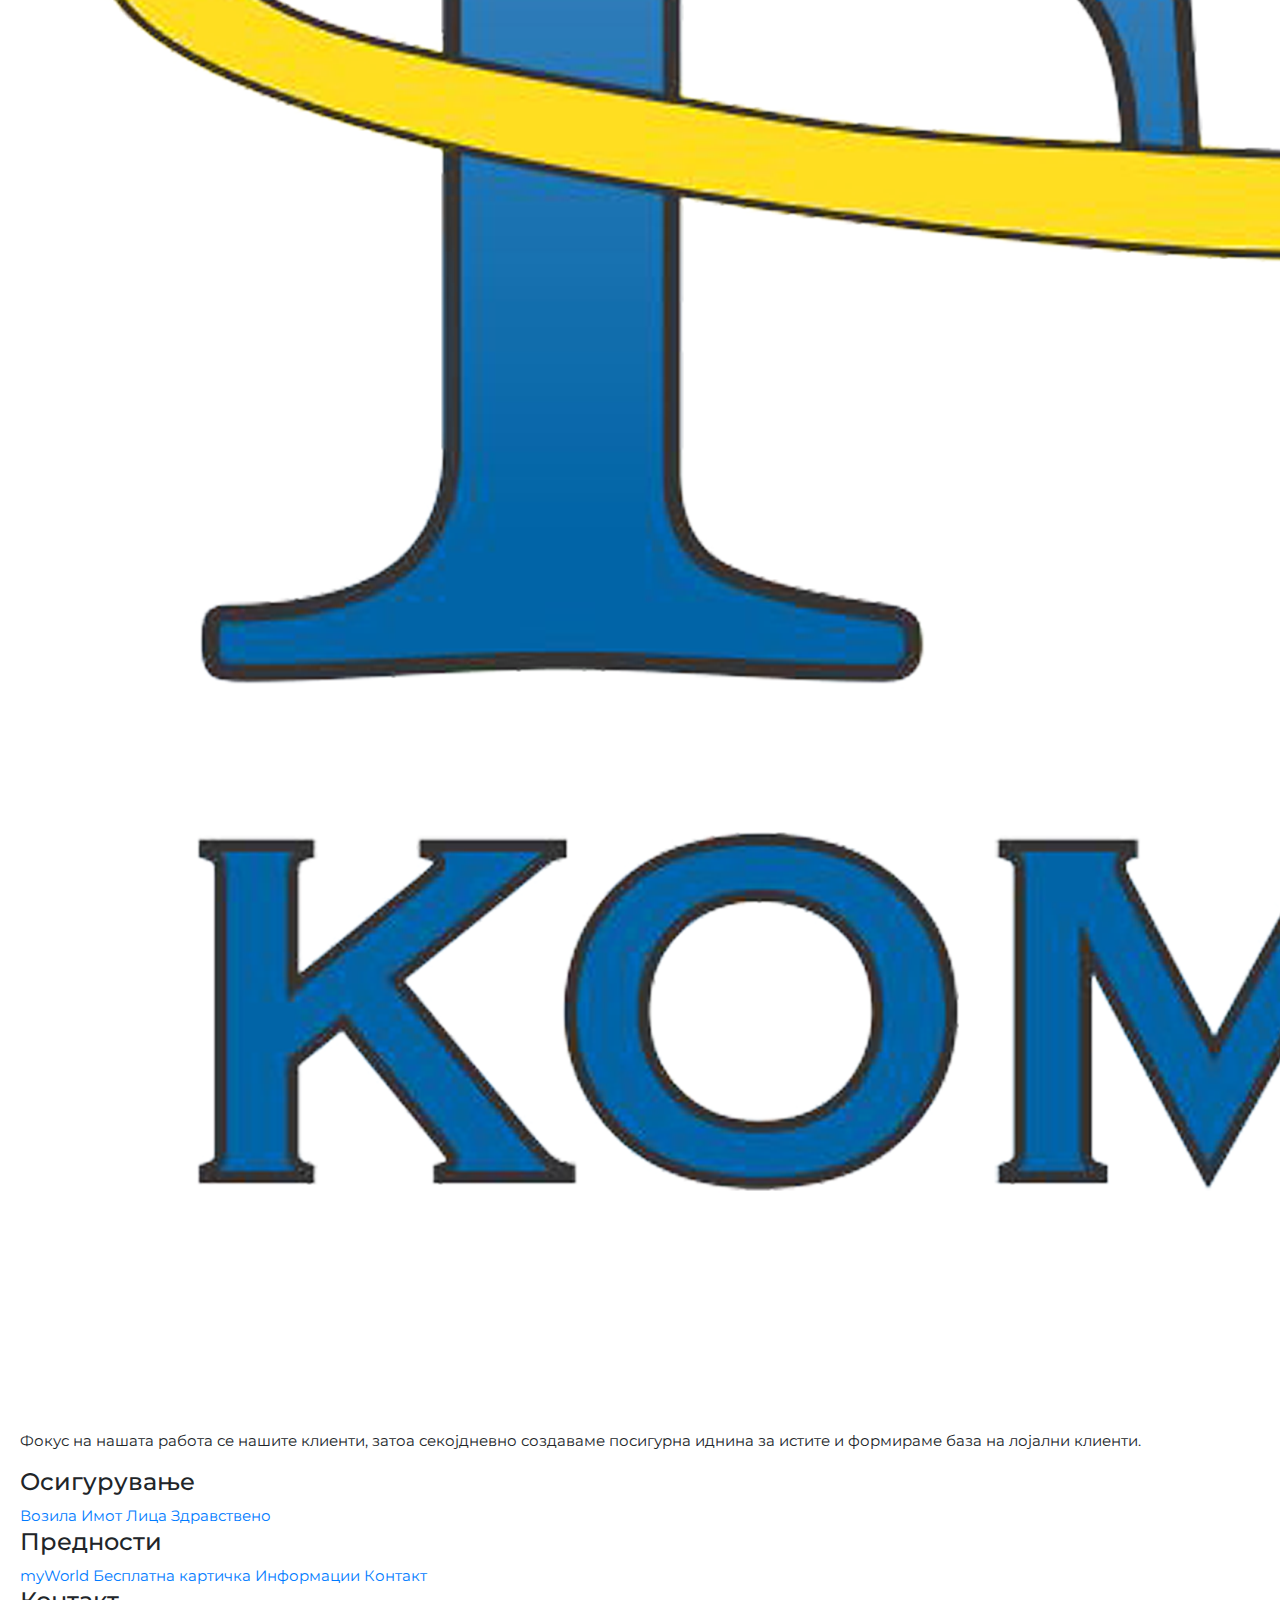
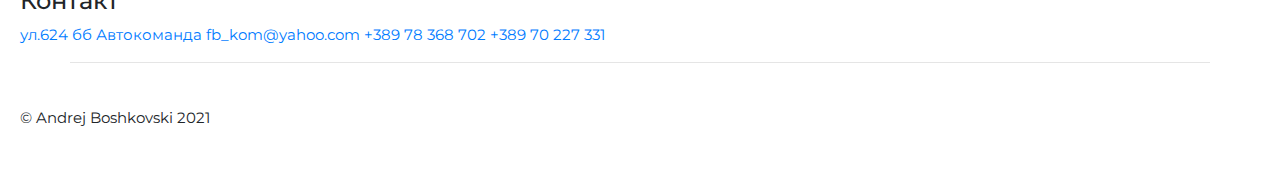
==== commit 4dc7b2a3: "Add files via upload" ====
--- a/index.html
+++ b/index.html
@@ -28,7 +28,7 @@
   <link rel="stylesheet" href="style/sp-icon-style/style.css">
 
   <!-- Favicon -->
-  <link rel="icon" href="style/images/fbc icon.ico">
+  <link rel="icon" href="./style/images/fb-logo-for-tab.png">
 
 
 
@@ -238,7 +238,7 @@
       <div class="container">
         <div class="row">
           
-          <div class="col-md-6">
+          <div class="d-flex flex-column col-md-6">
             <h1 class="cb-heading"><strong>CASHBACK</strong><br> со секое купување</h1>
             <br>
             <p class="cb-p">Со секое купување во ФБ Компани добивате можност да ја искористите картичката на myWorld
@@ -264,12 +264,10 @@
                 информации</button></a>
             <a href="https://www.myworld.com/mk/cashback/mk-mk/36300588-fb-kompani" target="_blank"><button
                 type="button" class="btn btn-dark cbbtn">myWorld страна</button></a>
-
-
-
-
           </div>
-          <div class="col-md-6 photo-center">
+
+
+          <div class="d-flex flex-column col-md-6 photo-center">
             <img src="./style/images/phones try copy.png" alt="cashback" class=".image-fluid" style="max-width: 100%; height:auto; padding-top: 30px;">
           </div>
         
@@ -296,21 +294,20 @@
 
 
         <div class="card-container">
+
     <a href="https://www.myworld.com/mk/cashback/mk-mk/36300588-fb-osiguruvanje-i-gorivo?partnerLocationID=77064b0f-ad30-4373-a367-a10200b9ff0f" target="_blank">
       <div id="first-card" class="card-bv">
         <img class="card-img" src="./style/images/SP CARDS/news-img.jpg" alt="">
-        <div class="popust"><p>35% Заштеда</p></div>
+        <div class="popust"><p>36% Заштеда</p></div>
         <h5>ГУМЕНИ ПАТОСНИЦИ <strong>GLEDRING</strong></h5>
-        <center>
-          <hr>
-        </center>
-        <p class="sp"><span><em>1,700 МКД</em> - 4.77</span><span class="sp-icon"></span></p>
+          <hr>
+        <p class="sp"><span><em>1,700 МКД</em> - 600</span><span class="sp-sp-logo"></span></p>
         <h4>1,100 МКД</h4>
       </div>
     </a>
 
 
-      <a href="https://www.myworld.com/mk/cashback/mk-mk/36300588-fb-osiguruvanje-i-gorivo?partnerLocationID=77064b0f-ad30-4373-a367-a10200b9ff0f" target="_blank">
+      <!-- <a href="https://www.myworld.com/mk/cashback/mk-mk/36300588-fb-osiguruvanje-i-gorivo?partnerLocationID=77064b0f-ad30-4373-a367-a10200b9ff0f" target="_blank">
       <div id="first-card" class="card-bv">
         <img class="card-img" src="./style/images/SP CARDS/andy-art-7gWxo4x4m3k-unsplash.jpeg" alt="">
         <div class="popust"><p>Super Cashback</p></div>
@@ -320,7 +317,7 @@
         </center>
         <img id="scb" src="./style/images/SP CARDS/scb 5+5.png" alt="scb">
       </div>
-    </a>
+    </a> -->
 
 
     <a href="https://www.myworld.com/mk/cashback/mk-mk/36300588-fb-osiguruvanje-i-gorivo?partnerLocationID=77064b0f-ad30-4373-a367-a10200b9ff0f" target="_blank">
@@ -328,10 +325,8 @@
         <img class="card-img" src="./style/images/SP CARDS/Verna 2000 x1 verna bg.jpg" alt="">
         <div class="popust"><p>2% Заштеда</p></div>
         <h5>2.000 ВЕРНА ВАУЧЕРИ ВО ВРЕДНОСТ ОД 1.960 МКД.</h5>
-        <center>
-          <hr>
-        </center>
-        <p class="sp"><span><em>40 МКД</em> - 0.61</span><span class="sp-icon"></span></p>
+          <hr>
+        <p class="sp"><span><em>40 МКД</em> - 40</span><span class="sp-sp-logo"></span></p>
         <h4>0 МКД</h4>
       </div>
     </a>
@@ -341,10 +336,8 @@
         <img class="card-img" src="./style/images/SP CARDS/vesna-premium-75-l3b-p2.png" alt="">
         <div class="popust"><p>10% Заштеда</p></div>
         <h5>АКУМУЛАТОР<br>А75Аh</h5>
-        <center>
-          <hr>
-        </center>
-        <p class="sp"><span><em>4.800 МКД</em> - 4.01</span><span class="sp-icon"></span></p>
+          <hr>
+        <p class="sp"><span><em>4.800 МКД</em> - 480</span><span class="sp-sp-logo"></span></p>
         <h4>4,320 МКД</h4>
       </div>
     </a>
@@ -355,10 +348,8 @@
         <img class="card-img" src="./style/images/SP CARDS/home-safe.jpeg" alt="">
         <div class="popust"><p>12% Заштеда</p></div>
         <h5>ОСИГУРУВАЊЕ<br>500МКД</h5>
-        <center>
-          <hr>
-        </center>
-        <p class="sp"><span><em>500 МКД</em> - 0.91</span><span class="sp-icon"></span></p>
+          <hr>
+        <p class="sp"><span><em>500 МКД</em> - 60</span><span class="sp-sp-logo"></span></p>
         <h4>440 МКД</h4>
       </div>
     </a>
@@ -368,10 +359,8 @@
         <div class="popust"><p>2% Заштеда</p></div>
         <img class="card-img" src="./style/images/SP CARDS/Verna 2000 x3 verna bg.jpg" alt="">
         <h5>3x2.000 ВЕРНА ВАУЧЕРИ ВО ВРЕДНОСТ ОД 5.880 МКД.</h5>
-        <center>
-          <hr>
-        </center>
-        <p class="sp"><span><em>120 МКД</em> - 1.68</span><span class="sp-icon"></span></p>
+          <hr>
+        <p class="sp"><span><em>120 МКД</em> - 120</span><span class="sp-sp-logo"></span></p>
         <h4>0 МКД</h4>
       </div>
     </a>
@@ -381,10 +370,8 @@
         <img class="card-img" src="./style/images/SP CARDS/news-img0n0.jpg" alt="">
         <div class="popust"><p>35% Заштеда</p></div>
         <h5>ГУМЕНИ ПАТОСНИЦИ <strong>GLEDRING</strong></h5>
-        <center>
-          <hr>
-        </center>
-        <p class="sp"><span><em>1,700 МКД</em> - 4.77</span><span class="sp-icon"></span></p>
+          <hr>
+        <p class="sp"><span><em>1,700 МКД</em> - 600</span><span class="sp-sp-logo"></span></p>
         <h4>1,100 МКД</h4>
       </div>
     </a>
@@ -394,10 +381,8 @@
         <img class="card-img" src="./style/images/SP CARDS/andy-art-7gWxo4x4m3k-unsplash.jpeg" alt="">
         <div class="popust"><p>12% Заштеда</p></div>
         <h5>ОСИГУРУВАЊЕ<br>5.000МКД</h5>
-        <center>
-          <hr>
-        </center>
-        <p class="sp"><span><em>5.000 МКД</em> - 4.64</span><span class="sp-icon"></span></p>
+          <hr>
+        <p class="sp"><span><em>5.000 МКД</em> - 600</span><span class="sp-sp-logo"></span></p>
         <h4>4.400 МКД</h4>
       </div>
     </a>
@@ -407,10 +392,8 @@
         <img class="card-img" src="./style/images/SP CARDS/vesna-premium-75-l3b-p2.png" alt="">
         <div class="popust"><p>10% Заштеда</p></div>
         <h5>АКУМУЛАТОР<br>А45Аh</h5>
-        <center>
-          <hr>
-        </center>
-        <p class="sp"><span><em>3.000 МКД</em> - 3.49</span><span class="sp-icon"></span></p>
+          <hr>
+        <p class="sp"><span><em>3.000 МКД</em> - 300</span><span class="sp-sp-logo"></span></p>
         <h4>2,700 МКД</h4>
       </div>
     </a>
@@ -420,10 +403,8 @@
         <div class="popust"><p>2% Заштеда</p></div>
         <img class="card-img" src="./style/images/SP CARDS/Verna 5000 verna bg.jpg" alt="">
         <h5>5.000 ВЕРНА ВАУЧЕРИ ВО ВРЕДНОСТ ОД 4.900 МКД.</h5>
-        <center>
-          <hr>
-        </center>
-        <p class="sp"><span><em>100 МКД</em> - 1.45</span><span class="sp-icon"></span></p>
+        <hr>
+        <p class="sp"><span><em>100 МКД</em> - 100</span><span class="sp-sp-logo"></span></p>
         <h4>0 МКД</h4>
       </div>
     </a>
@@ -431,12 +412,10 @@
     <a href="https://www.myworld.com/mk/cashback/mk-mk/36300588-fb-osiguruvanje-i-gorivo?partnerLocationID=77064b0f-ad30-4373-a367-a10200b9ff0f" target="_blank">
       <div class="card-bv">
         <img class="card-img" src="./style/images/SP CARDS/konstill -114.jpg" alt="">
-        <div class="popust"><p>48% Заштеда</p></div>
+        <div class="popust"><p>52% Заштеда</p></div>
         <h5>ТЕКСТИЛНИ<br>ПАТОСНИЦИ</h5>
-        <center>
-          <hr>
-        </center>
-        <p class="sp"><span><em>1,250 МКД</em> - 5.49</span><span class="sp-icon"></span></p>
+        <hr>
+        <p class="sp"><span><em>1,250 МКД</em> - 650</span><span class="sp-sp-logo"></span></p>
         <h4>600 МКД</h4>
       </div>
     </a>
@@ -446,166 +425,46 @@
 
     </div>
 
-
-
-
-
-
-
-
-
-
-
-    <!-- Footer -->
-    <footer class="footer text-center text-lg-start text-muted">
-      <!-- Section: Social media -->
-      <section class="d-flex justify-content-center justify-content-lg-between p-4 border-bottom">
-        <!-- Left -->
-        <div class="me-5 d-none d-lg-block">
-          <span class="text-reset">Контакт и социјални мрежи:</span>
-        </div>
-        <!-- Left -->
-
-        <!-- Right -->
-        <div>
-          <a href="https://www.facebook.com/fbkompani" class="me-4 text-reset">
-            <i class="fab fa-facebook-f"></i>
-          </a>
-          <a href="https://www.google.com/search?q=fbkompani&rlz=1C5CHFA_enMK990MK990&oq=fbkompani&aqs=chrome..69i57j46i13i175i199j0i13i30l2j69i60l4.1248j0j4&sourceid=chrome&ie=UTF-8"
-            class="me-4 text-reset">
-            <i class="fab fa-google"></i>
-          </a>
-          <a href="https://www.instagram.com/fbkompani" class="me-4 text-reset">
-            <i class="fab fa-instagram"></i>
-          </a>
-          <a href="https://www.linkedin.com/company/fb-kompani/" class="me-4 text-reset">
-            <i class="fab fa-linkedin"></i>
-          </a>
-        </div>
-        <!-- Right -->
-      </section>
-      <!-- Section: Social media -->
-
-      <!-- Section: Links  -->
-      <section class="">
-        <div class="container text-center text-md-start mt-5">
-          <!-- Grid row -->
-          <div class="row mt-3">
-            <!-- Grid column -->
-            <div class="col-md-3 col-lg-4 col-xl-3 mx-auto mb-4">
-              <!-- Content -->
-              <h6 class="text-reset text-uppercase fw-bold mb-4">
-                ФБ КОМПАНИ
-              </h6>
-              <p class="text-reset">
-                Фокус на нашата работа се нашите клиенти, затоа секојдневно создаваме посигурна иднина за истите и
-                формираме база на лојални клиенти.
-              </p>
-            </div>
-            <!-- Grid column -->
-
-            <!-- Grid column -->
-            <div class="col-md-2 col-lg-2 col-xl-2 mx-auto mb-4">
-              <!-- Links -->
-              <h6 class="text-reset text-uppercase fw-bold mb-4">
-                Осигурување:
-              </h6>
-              <p>
-                <a href="osiguruvanje.html" class="text-reset">Возила</a>
-              </p>
-              <p>
-                <a href="osiguruvanje.html" class="text-reset">Имот</a>
-              </p>
-              <p>
-                <a href="osiguruvanje.html" class="text-reset">Лица</a>
-              </p>
-              <p>
-                <a href="osiguruvanje.html" class="text-reset">Здравствено</a>
-              </p>
-            </div>
-            <!-- Grid column -->
-
-            <!-- Grid column -->
-            <div class="col-md-3 col-lg-2 col-xl-2 mx-auto mb-4">
-              <!-- Links -->
-              <h6 class="text-reset text-uppercase fw-bold mb-4">
-                myWorld:
-              </h6>
-              <p>
-                <a href="myWorld.html" class="text-reset">Информации</a>
-              </p>
-              <p>
-                <a href="myWorld.html" class="text-reset">myWorld картичка</a>
-              </p>
-              <p>
-                <a href="kontakt.html" class="text-reset">Контакт</a>
-              </p>
-              <p>
-                <div class="input-group rounded">
-                  <input type="search" class="form-control rounded" placeholder="Search" aria-label="Search"
-                    aria-describedby="search-addon" />
-                  <span class="input-group-text border-0" id="search-addon">
-                    <i class="fas fa-search"></i>
-                  </span>
-                </div>
-              </p>
-            </div>
-            <!-- Grid column -->
-
-            <!-- Grid column -->
-            <div class="col-md-4 col-lg-3 col-xl-3 mx-auto mb-md-0 mb-4">
-              <!-- Links -->
-              <h6 class="text-reset text-uppercase fw-bold mb-4">
-                Контакт:
-              </h6>
-              <p class="text-reset"><i class="fas fa-home me-3"></i> УЛ.624 ББ</p>
-              <p class="text-reset">
-                <i class="fas fa-envelope me-3"></i>
-                fb_kom@yahoo.com
-              </p>
-              <p class="text-reset"><i class="fas fa-phone me-3"></i> +389 78 368 702</p>
-              <p class="text-reset"><i class="fas fa-phone me-3"></i> +389 70 227 331</p>
-            </div>
-            <!-- Grid column -->
-          </div>
-          <!-- Grid row -->
-        </div>
-      </section>
-      <!-- Section: Links  -->
-      <hr style="background-color: grey;">
-
-      <div class="copyright">
-        <div class="container">
-          <div class="row">
-            <div class="col-md-6">
-              <span>Copyright © 2021, All Right Reserved Andrej Boshkovski</span>
-            </div>
-            <!-- End Col -->
-            <div class="col-md-6">
-              <div class="copyright-menu">
-                <ul>
-                  <li>
-                    <a href="index.html">Почетна</a>
-                  </li>
-                  <li>
-                    <a href="osiguruvanje.html">Осигурување</a>
-                  </li>
-                  <li>
-                    <a href="myWorld.html">myWorld</a>
-                  </li>
-                  <li>
-                    <a href="kontakt.html">Контакт</a>
-                  </li>
-                </ul>
-              </div>
-            </div>
-            <!-- End col -->
-          </div>
-          <!-- End Row -->
-        </div>
-        <!-- End Copyright Container -->
-      </div>
-      <!-- End Copyright -->
+<!-- FOOTER -->
+
+    <footer>
+      <div class="footer">
+        <div class="footer-row">
+          <img src="./style/images/FBcompany logo original.png" alt="logo">
+          <p>Фокус на нашата работа се нашите клиенти, затоа секојдневно создаваме посигурна иднина за истите и формираме база на лојални клиенти.</p>
+        </div>
+        <div class="footer-row">
+          <h4>Осигурување</h4>
+          <a href="./osiguruvanje.html#vozila">Возила</a>
+          <a href="./osiguruvanje.html#imot">Имот</a>
+          <a href="./osiguruvanje.html#lica">Лица</a>
+          <a href="./osiguruvanje.html#lica">Здравствено</a>
+        </div>
+        <div class="footer-row">
+          <h4>Предности</h4>
+          <a href="./myWorld.html">myWorld</a>
+          <a href="./myWorld.html">Бесплатна картичка</a>
+          <a href="./myWorld.html">Информации</a>
+          <a href="./myWorld.html">Контакт</a>
+        </div>
+        <div class="footer-row">
+          <h4>Контакт</h4>
+          <a href="https://www.google.com/maps/dir/42.0044934,21.5110576/fb+kompani/@42.0031432,21.4499896,13z/data=!3m1!4b1!4m9!4m8!1m1!4e1!1m5!1m1!1s0x1354159ba159ff97:0x80174e898a7996e7!2m2!1d21.4600286!2d41.9988615" target="_blank"><i class="fa-solid fa-location-dot"></i> ул.624 бб Автокоманда</a>
+          <a href="./kontakt.html"><i class="fa-solid fa-envelope"></i> fb_kom@yahoo.com</a>
+          <a href="tel:+38978368702"><i class="fa-solid fa-mobile-screen-button"></i> +389 78 368 702</a>
+          <a href="tel:+38970227331"><i class="fa-solid fa-mobile-screen-button"></i> +389 70 227 331</a>
+        </div>
+      </div>
+      <hr>
+      <p class="copyright">&copy Andrej Boshkovski 2021</p>
+    </footer>
+
+
+
+
+
+
+   
       <!-- Back to top -->
       <div id="back-to-top" class="back-to-top">
         <button onclick="topFunction()" id="myBtn" class="btn btn-dark" title="Back to Top" style="display: block;">
@@ -614,44 +473,6 @@
       </div>
       <!-- End Back to top -->
     </footer>
-
-
-
-
-
-
-
-
-
-
-
-
-
-
-
-
-
-
-
-
-    <!-- Coin Market Cap -->
-
-    <!-- <script type="text/javascript" src="https://files.coinmarketcap.com/static/widget/coinMarquee.js"></script>
-        <div id="coinmarketcap-widget-marquee" coins="1,1027,825,1958,6210,1839,52,6636" currency="USD" theme="light"
-            transparent="false" show-symbol-logo="true"></div>
-
-        <hr style="margin: 0;"> -->
-
-
-
-
-
-
-
-
-
-
-
 
 
 
--- a/style/style.css
+++ b/style/style.css
@@ -698,14 +698,12 @@
   width: 100%;
   overflow-x: scroll;
   margin-bottom: 50px;
+  -ms-scroll-snap-type: x mandatory;
+      scroll-snap-type: x mandatory;
 }
 
 .slider_container {
   display: block;
-}
-
-#first-card {
-  margin-left: 20px;
 }
 
 .card-container {
@@ -745,6 +743,8 @@
   background-color: white;
   -webkit-transition: all 300ms ease-in;
   transition: all 300ms ease-in;
+  scroll-snap-align: start;
+  scroll-margin-left: 20px;
 }
 
 .card-bv:hover {
@@ -797,8 +797,8 @@
   margin: 0 0 5px 0;
 }
 
-.card-bv:hover h4 {
-  color: #0fb13d;
+.card-bv:hover h4, .card-bv:hover .sp {
+  color: #5cb885;
 }
 
 .card-bv hr {
@@ -822,9 +822,9 @@
   font-size: 0.8em;
   border-radius: 8px;
   position: absolute;
-  padding: 2px 10px;
-  margin-top: -13px;
-  margin-left: 100px;
+  padding: 4px 10px;
+  top: -13px;
+  right: 15px;
   width: -webkit-fit-content;
   width: -moz-fit-content;
   width: fit-content;
@@ -832,6 +832,17 @@
 
 .card-bv .popust p {
   margin: 0;
+}
+
+.sp-icon {
+  font-size: 1.2em;
+  padding-left: 3px;
+}
+
+#scb {
+  padding: 12px 25px;
+  border-radius: 0 0 16px 16px;
+  background-color: white;
 }
 
 /* Footer and Social media */
--- a/style/sp-icon-style/style.css
+++ b/style/sp-icon-style/style.css
@@ -0,0 +1,30 @@
+@font-face {
+  font-family: 'sp';
+  src:  url('fonts/sp.eot?77sb37');
+  src:  url('fonts/sp.eot?77sb37#iefix') format('embedded-opentype'),
+    url('fonts/sp.ttf?77sb37') format('truetype'),
+    url('fonts/sp.woff?77sb37') format('woff'),
+    url('fonts/sp.svg?77sb37#sp') format('svg');
+  font-weight: normal;
+  font-style: normal;
+  font-display: block;
+}
+
+[class^="sp-"], [class*=" sp-"] {
+  /* use !important to prevent issues with browser extensions that change fonts */
+  font-family: 'sp' !important;
+  speak: never;
+  font-style: normal;
+  font-weight: normal;
+  font-variant: normal;
+  text-transform: none;
+  line-height: 1;
+
+  /* Better Font Rendering =========== */
+  -webkit-font-smoothing: antialiased;
+  -moz-osx-font-smoothing: grayscale;
+}
+
+.sp-icon:before {
+  content: "\e900";
+}
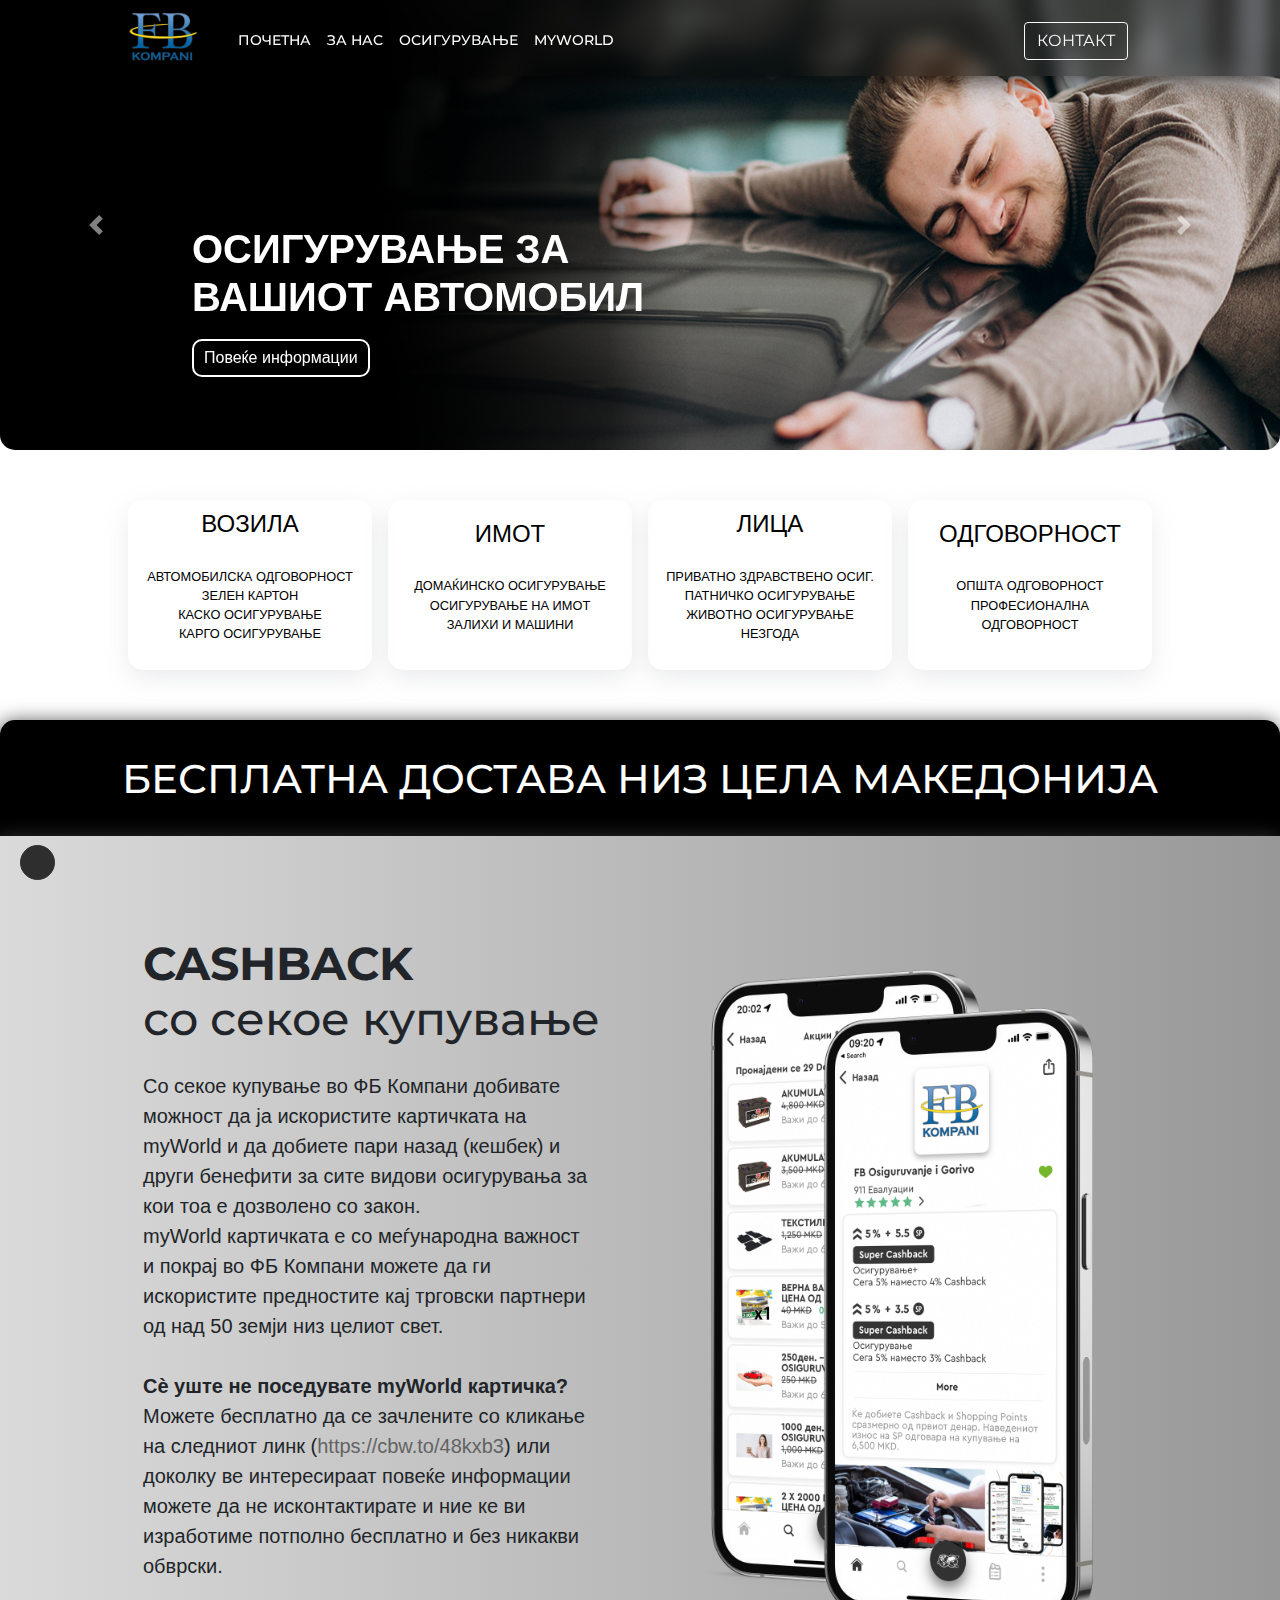
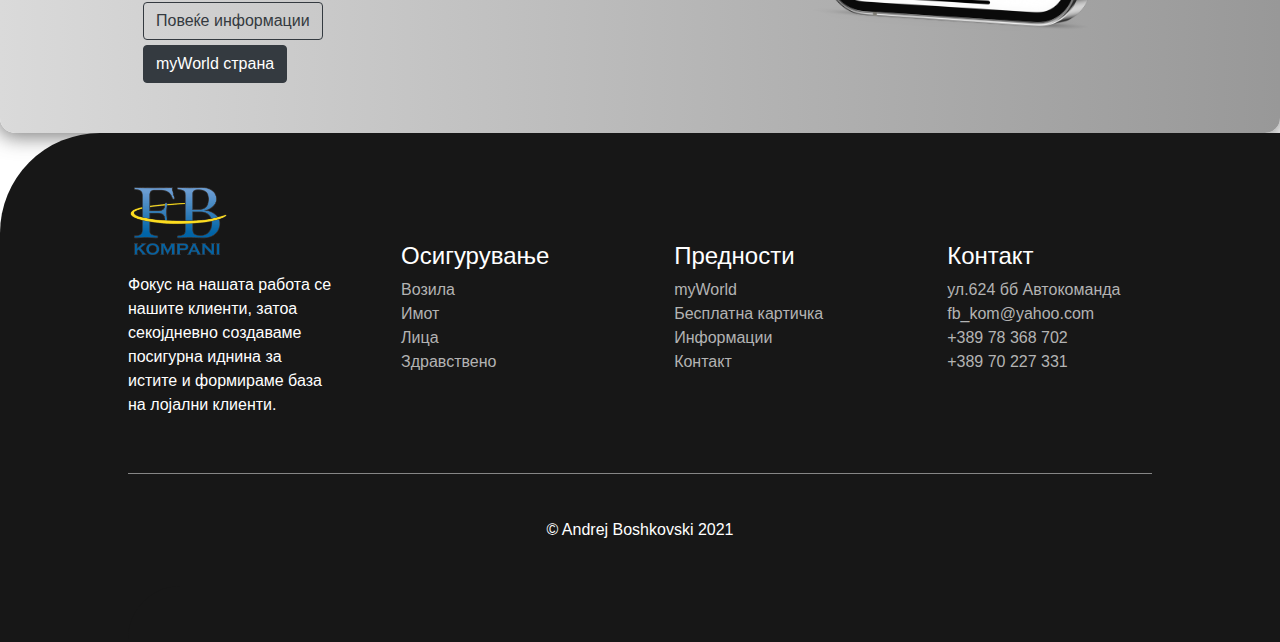
==== commit 18b1d380: "SP Deals deleted" ====
--- a/index.html
+++ b/index.html
@@ -287,7 +287,7 @@
 <!-- Horizontal container -->
 
    
-    <h1 class="slider-header">Понуди & Deals:</h1>
+    <!-- <h1 class="slider-header">Понуди & Deals:</h1>
 
     <div class="horizontal_slider">
       <div class="slider_container">
@@ -304,7 +304,7 @@
         <p class="sp"><span><em>1,700 МКД</em> - 600</span><span class="sp-sp-logo"></span></p>
         <h4>1,100 МКД</h4>
       </div>
-    </a>
+    </a> -->
 
 
       <!-- <a href="https://www.myworld.com/mk/cashback/mk-mk/36300588-fb-osiguruvanje-i-gorivo?partnerLocationID=77064b0f-ad30-4373-a367-a10200b9ff0f" target="_blank">
@@ -320,7 +320,7 @@
     </a> -->
 
 
-    <a href="https://www.myworld.com/mk/cashback/mk-mk/36300588-fb-osiguruvanje-i-gorivo?partnerLocationID=77064b0f-ad30-4373-a367-a10200b9ff0f" target="_blank">
+    <!-- <a href="https://www.myworld.com/mk/cashback/mk-mk/36300588-fb-osiguruvanje-i-gorivo?partnerLocationID=77064b0f-ad30-4373-a367-a10200b9ff0f" target="_blank">
       <div class="card-bv">
         <img class="card-img" src="./style/images/SP CARDS/Verna 2000 x1 verna bg.jpg" alt="">
         <div class="popust"><p>2% Заштеда</p></div>
@@ -423,7 +423,7 @@
       </div>
     </div>
 
-    </div>
+    </div> -->
 
 <!-- FOOTER -->
 
@@ -457,7 +457,7 @@
       </div>
       <hr>
       <p class="copyright">&copy Andrej Boshkovski 2021</p>
-    </footer>
+    <footer>
 
 
 
@@ -472,7 +472,7 @@
         </button>
       </div>
       <!-- End Back to top -->
-    </footer>
+    <!-- </footer> -->
 
 
 
@@ -482,7 +482,7 @@
 
 
     <!-- Messenger Chat Plugin Code -->
-    <div id="fb-root"></div>
+    <!-- <div id="fb-root"></div>
     <script>
       window.fbAsyncInit = function () {
         FB.init({
@@ -499,7 +499,7 @@
         js.src = 'https://connect.facebook.net/en_US/sdk/xfbml.customerchat.js';
         fjs.parentNode.insertBefore(js, fjs);
       }(document, 'script', 'facebook-jssdk'));
-    </script>
+    </script> -->
 
     <!-- Your Chat Plugin code -->
     <div class="fb-customerchat" attribution="page_inbox" page_id="1618305578414182">
--- a/style/style.css
+++ b/style/style.css
@@ -626,6 +626,10 @@
   display: -webkit-box;
   display: -ms-flexbox;
   display: flex;
+  -webkit-box-orient: horizontal;
+  -webkit-box-direction: normal;
+      -ms-flex-direction: row;
+          flex-direction: row;
   background: -webkit-gradient(linear, left top, right top, from(#dadada), to(#989898));
   background: linear-gradient(to right, #dadada, #989898);
   padding: 50px 10% 50px 10%;
@@ -671,6 +675,10 @@
 
 @media only screen and (max-width: 900px) {
   .coll {
+    -webkit-box-orient: vertical;
+    -webkit-box-direction: reverse;
+        -ms-flex-direction: column-reverse;
+            flex-direction: column-reverse;
     margin: 0;
     text-align: center;
     padding: 30px 30px;
@@ -766,6 +774,11 @@
   color: #a0a0a0;
 }
 
+.card-bv hr {
+  margin-left: auto;
+  margin-right: auto;
+}
+
 .card-bv h5 {
   font-size: 0.9em;
   padding: 0 5px;
@@ -803,8 +816,8 @@
 
 .card-bv hr {
   color: #a0a0a0;
-  margin: 0;
-  width: 85%;
+  margin: 0 auto;
+  width: 80%;
   padding-bottom: 5px;
 }
 
@@ -834,9 +847,9 @@
   margin: 0;
 }
 
-.sp-icon {
+.sp-sp-logo {
   font-size: 1.2em;
-  padding-left: 3px;
+  margin-left: 2.5px;
 }
 
 #scb {
@@ -846,15 +859,13 @@
 }
 
 /* Footer and Social media */
-.footer-bg {
-  background: -webkit-gradient(linear, right top, left top, from(#dadada), to(#989898));
-  background: linear-gradient(to left, #dadada, #989898);
-  padding: 0 10% 50px 10%;
-  border-radius: 15px 15px 0px 0px;
-}
-
-.row-footer {
-  padding: 50px 15%;
+footer {
+  background-color: #171717;
+  padding: 50px 10% 3px;
+  border-radius: 100px 0 0 0;
+}
+
+.footer {
   display: -webkit-box;
   display: -ms-flexbox;
   display: flex;
@@ -866,105 +877,62 @@
           align-items: center;
 }
 
+.footer-row {
+  display: -webkit-box;
+  display: -ms-flexbox;
+  display: flex;
+  -webkit-box-orient: vertical;
+  -webkit-box-direction: normal;
+      -ms-flex-direction: column;
+          flex-direction: column;
+  width: 20%;
+  color: white;
+}
+
+.footer-row img {
+  width: 100px;
+  padding-bottom: 10px;
+}
+
+.footer-row a {
+  color: #b3b3b3;
+}
+
+.footer-row a:hover {
+  color: white;
+  text-decoration: none;
+  font-weight: bold;
+}
+
+.copyright {
+  margin-top: 10px;
+  text-align: center;
+  color: white;
+}
+
+footer hr {
+  background-color: #969696;
+  margin-top: 40px;
+}
+
 @media only screen and (max-width: 900px) {
-  .row-footer {
-    -ms-flex-wrap: wrap;
-        flex-wrap: wrap;
+  .footer {
     -webkit-box-orient: vertical;
     -webkit-box-direction: normal;
         -ms-flex-direction: column;
             flex-direction: column;
-  }
-}
-
-@media only screen and (max-width: 900px) {
-  .col1,
-  .col2,
-  .col3,
-  .col4 {
-    padding-top: 20px;
-    -webkit-box-align: center;
-        -ms-flex-align: center;
-            align-items: center;
     text-align: center;
   }
-}
-
-.row-footer h5 {
-  padding-bottom: 8px;
-  font-weight: 600;
-  font-size: 17px;
-  color: #333333;
-}
-
-.row-footer h6 {
-  font-weight: 400;
-  font-size: 15px;
-  color: #525252;
-}
-
-.social {
-  margin-right: 15px;
-  font-size: 20px;
-  color: #525252;
-}
-
-@media only screen and (max-width: 900px) {
-  .social-all {
-    display: -webkit-box;
-    display: -ms-flexbox;
-    display: flex;
-    text-align: center;
-    -webkit-box-align: center;
-        -ms-flex-align: center;
-            align-items: center;
-    -webkit-box-pack: center;
-        -ms-flex-pack: center;
-            justify-content: center;
-  }
-  .social {
-    padding-left: 15px;
-  }
-}
-
-.footer-links {
-  font-weight: 400;
-  font-size: 15px;
-  color: #525252;
-}
-
-.footer-links:hover {
-  color: black;
-}
-
-@media only screen and (min-width: 900px) {
-  .fa-instagram {
-    padding-left: 0.5px;
-  }
-  .fa-facebook-f {
-    padding-left: 3.2px;
-  }
-}
-
-/* footer */
-hr {
-  margin: 0px 50px 0 50px;
-  border-top: 0.5px solid grey;
-}
-
-.margintop {
-  margin-top: 20px;
-}
-
-footer {
-  margin: 0;
-  padding: 20px;
-  font-family: 'Montserrat', sans-serif;
-  font-size: 15px;
-}
-
-.phone-link {
-  color: #333333;
+  .footer h4 {
+    margin-top: 20px;
+  }
+  .footer-row {
+    width: 80%;
+  }
+  .footer-row img {
+    margin-left: auto;
+    margin-right: auto;
+  }
 }
 
 /* KONTAKT PAGE --------------------------------------------------------*/
@@ -1035,12 +1003,17 @@
 }
 
 /* ZA NAS PAGE--------------------------------------------------------- */
-.coll-za-nas {
-  display: -webkit-box;
-  display: -ms-flexbox;
-  display: flex;
-  padding: 30px 12%;
-  margin-bottom: 50px;
+.za-nas {
+  padding: 50px;
+}
+
+.za-nas p {
+  font-size: 1.2em;
+}
+
+.za-nas img {
+  border-radius: 10px;
+  max-width: 100%;
 }
 
 @media only screen and (max-width: 900px) {
--- a/style/sp-icon-style/style.css
+++ b/style/sp-icon-style/style.css
@@ -1,10 +1,10 @@
 @font-face {
   font-family: 'sp';
-  src:  url('fonts/sp.eot?77sb37');
-  src:  url('fonts/sp.eot?77sb37#iefix') format('embedded-opentype'),
-    url('fonts/sp.ttf?77sb37') format('truetype'),
-    url('fonts/sp.woff?77sb37') format('woff'),
-    url('fonts/sp.svg?77sb37#sp') format('svg');
+  src:  url('./fonts/sp.eot?e3ktp');
+  src:  url('./fonts/sp.eot?e3ktp#iefix') format('embedded-opentype'),
+    url('./fonts/sp.ttf?e3ktp') format('truetype'),
+    url('./fonts/sp.woff?e3ktp') format('woff'),
+    url('./fonts/sp.svg?e3ktp#sp') format('svg');
   font-weight: normal;
   font-style: normal;
   font-display: block;
@@ -25,6 +25,6 @@
   -moz-osx-font-smoothing: grayscale;
 }
 
-.sp-icon:before {
+.sp-sp-logo:before {
   content: "\e900";
 }
